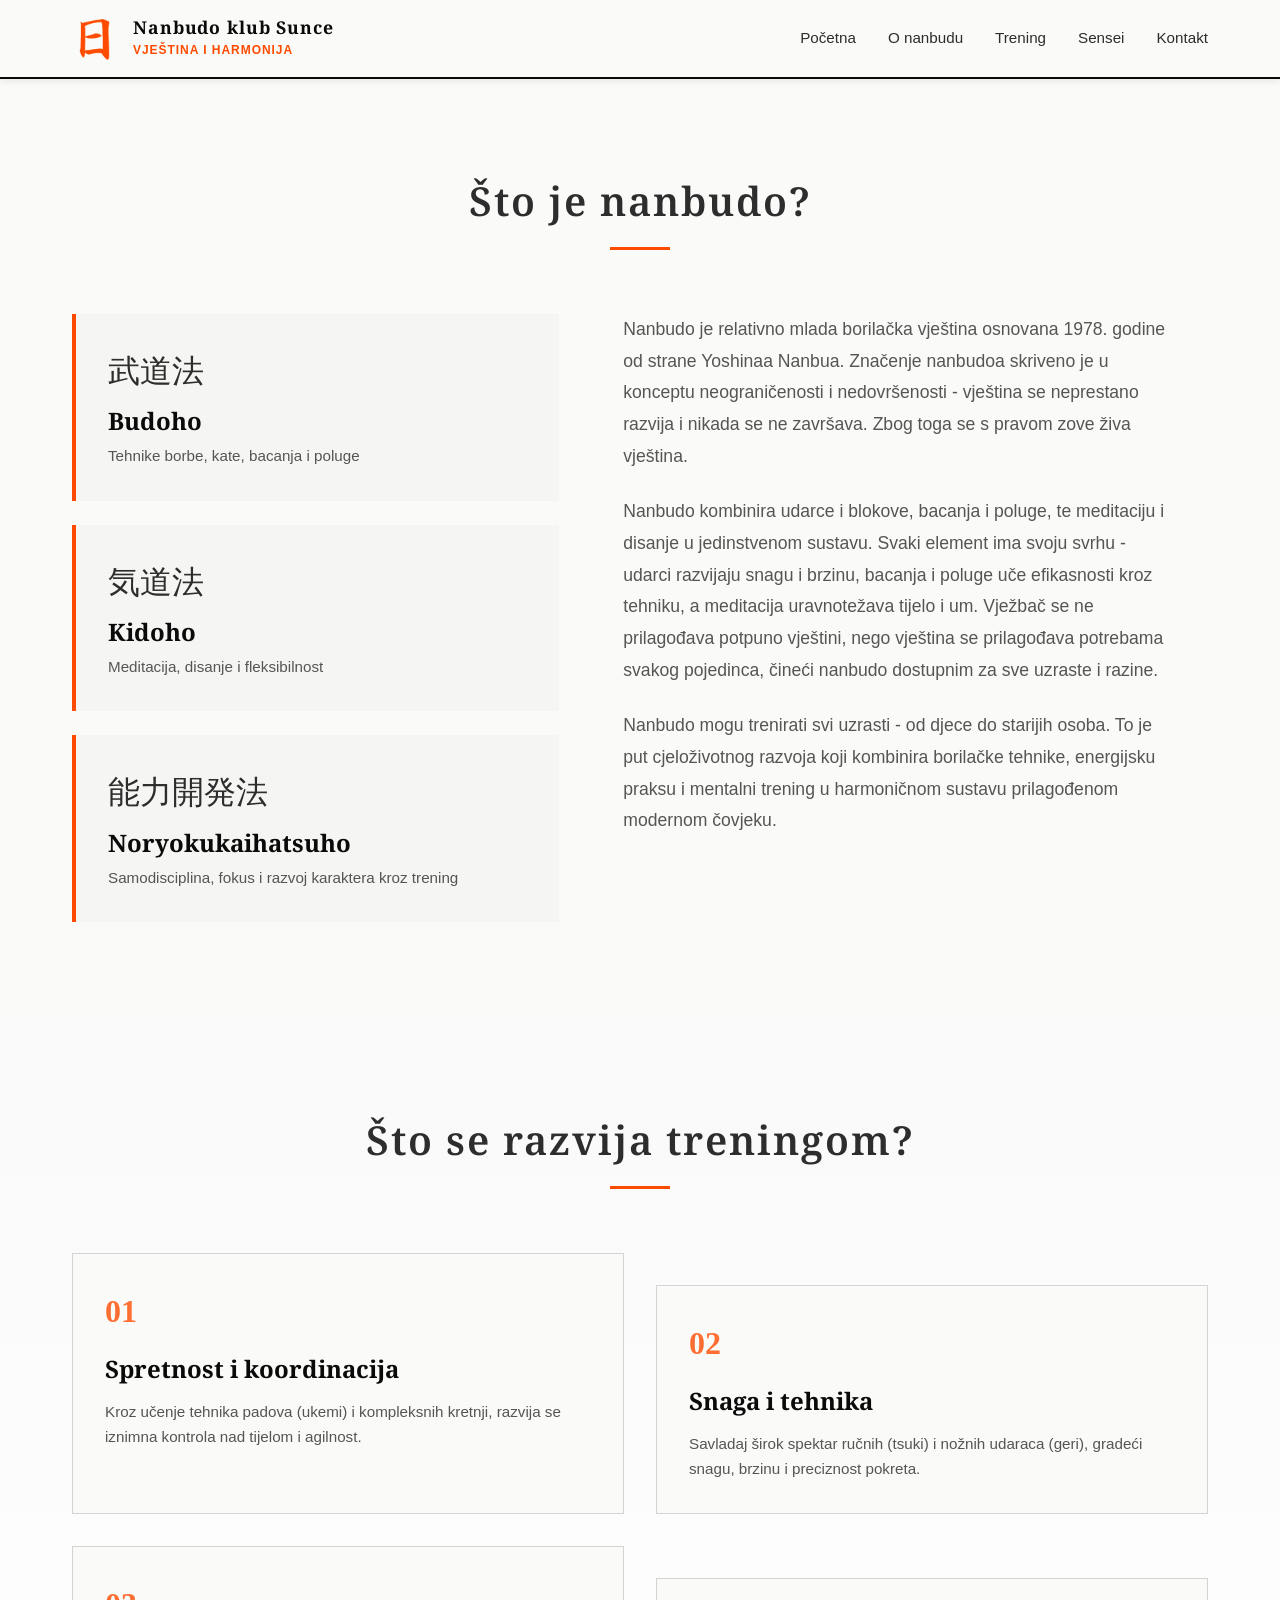
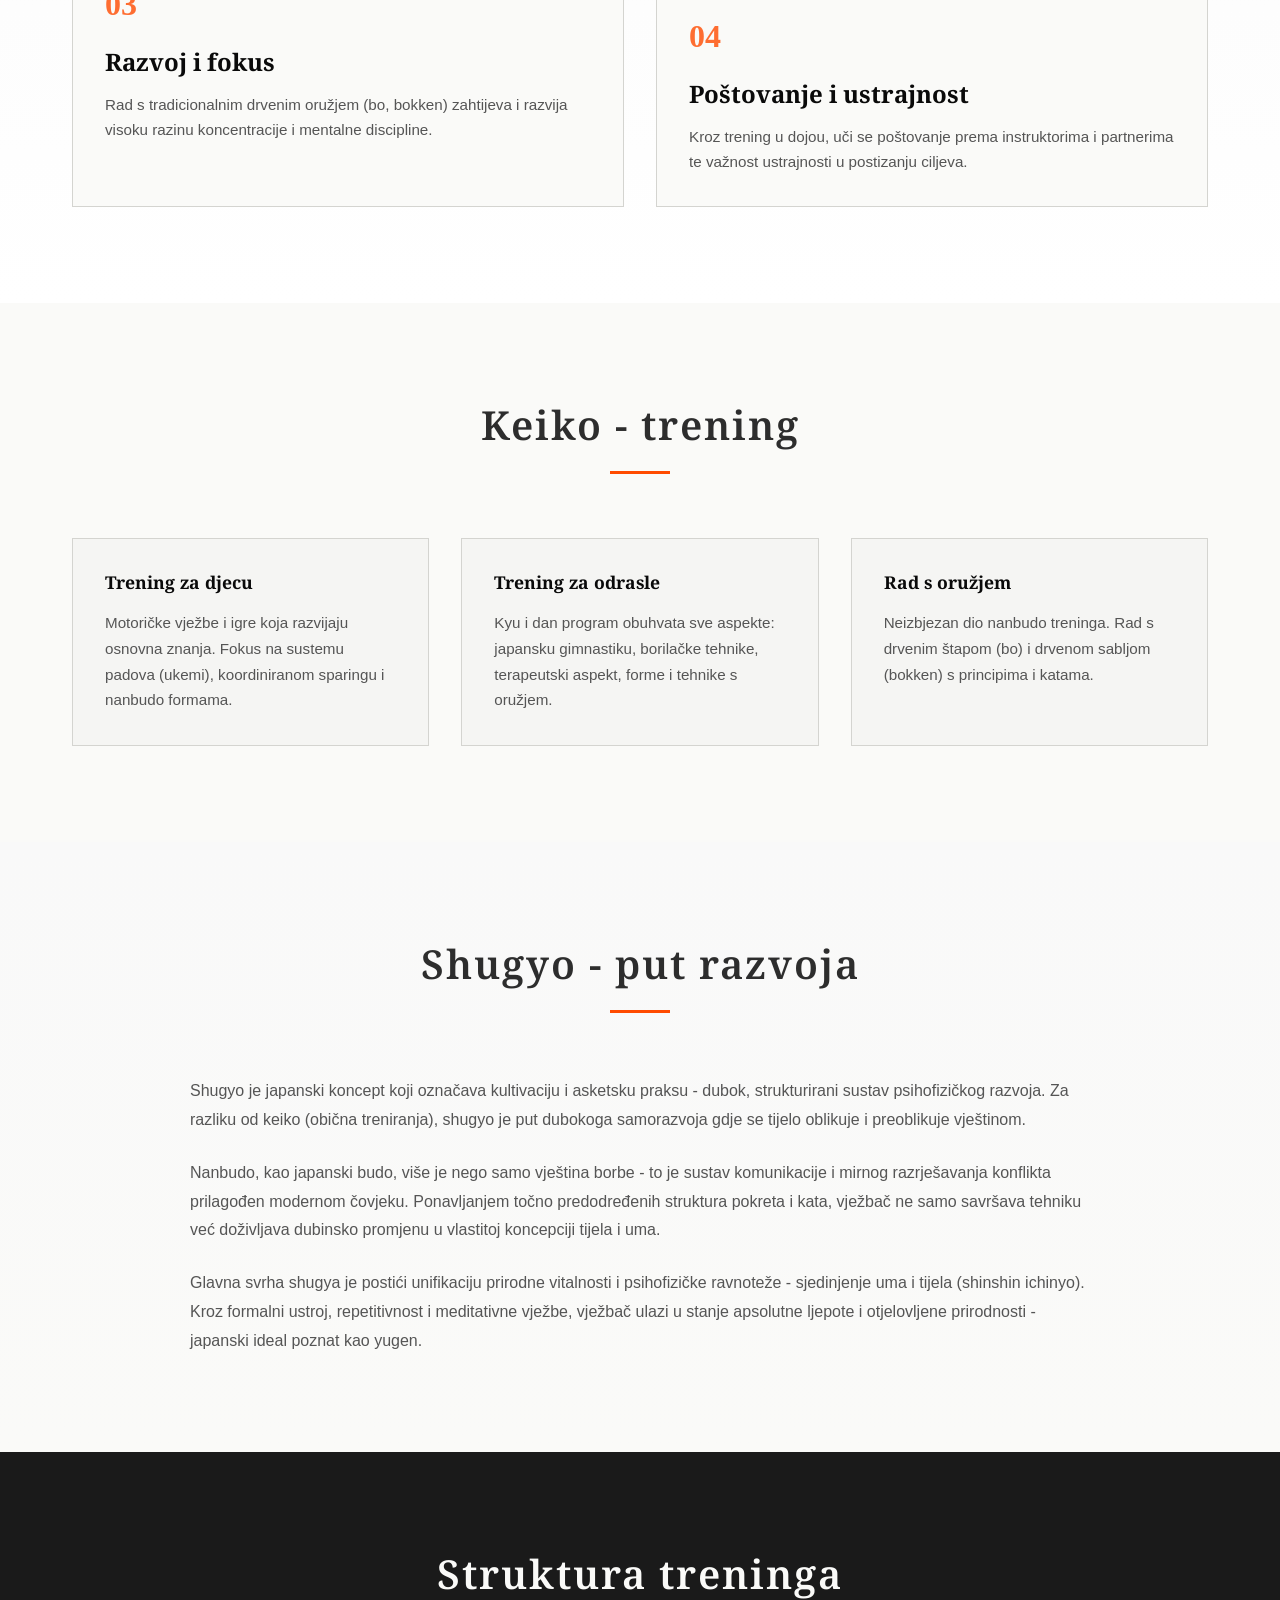
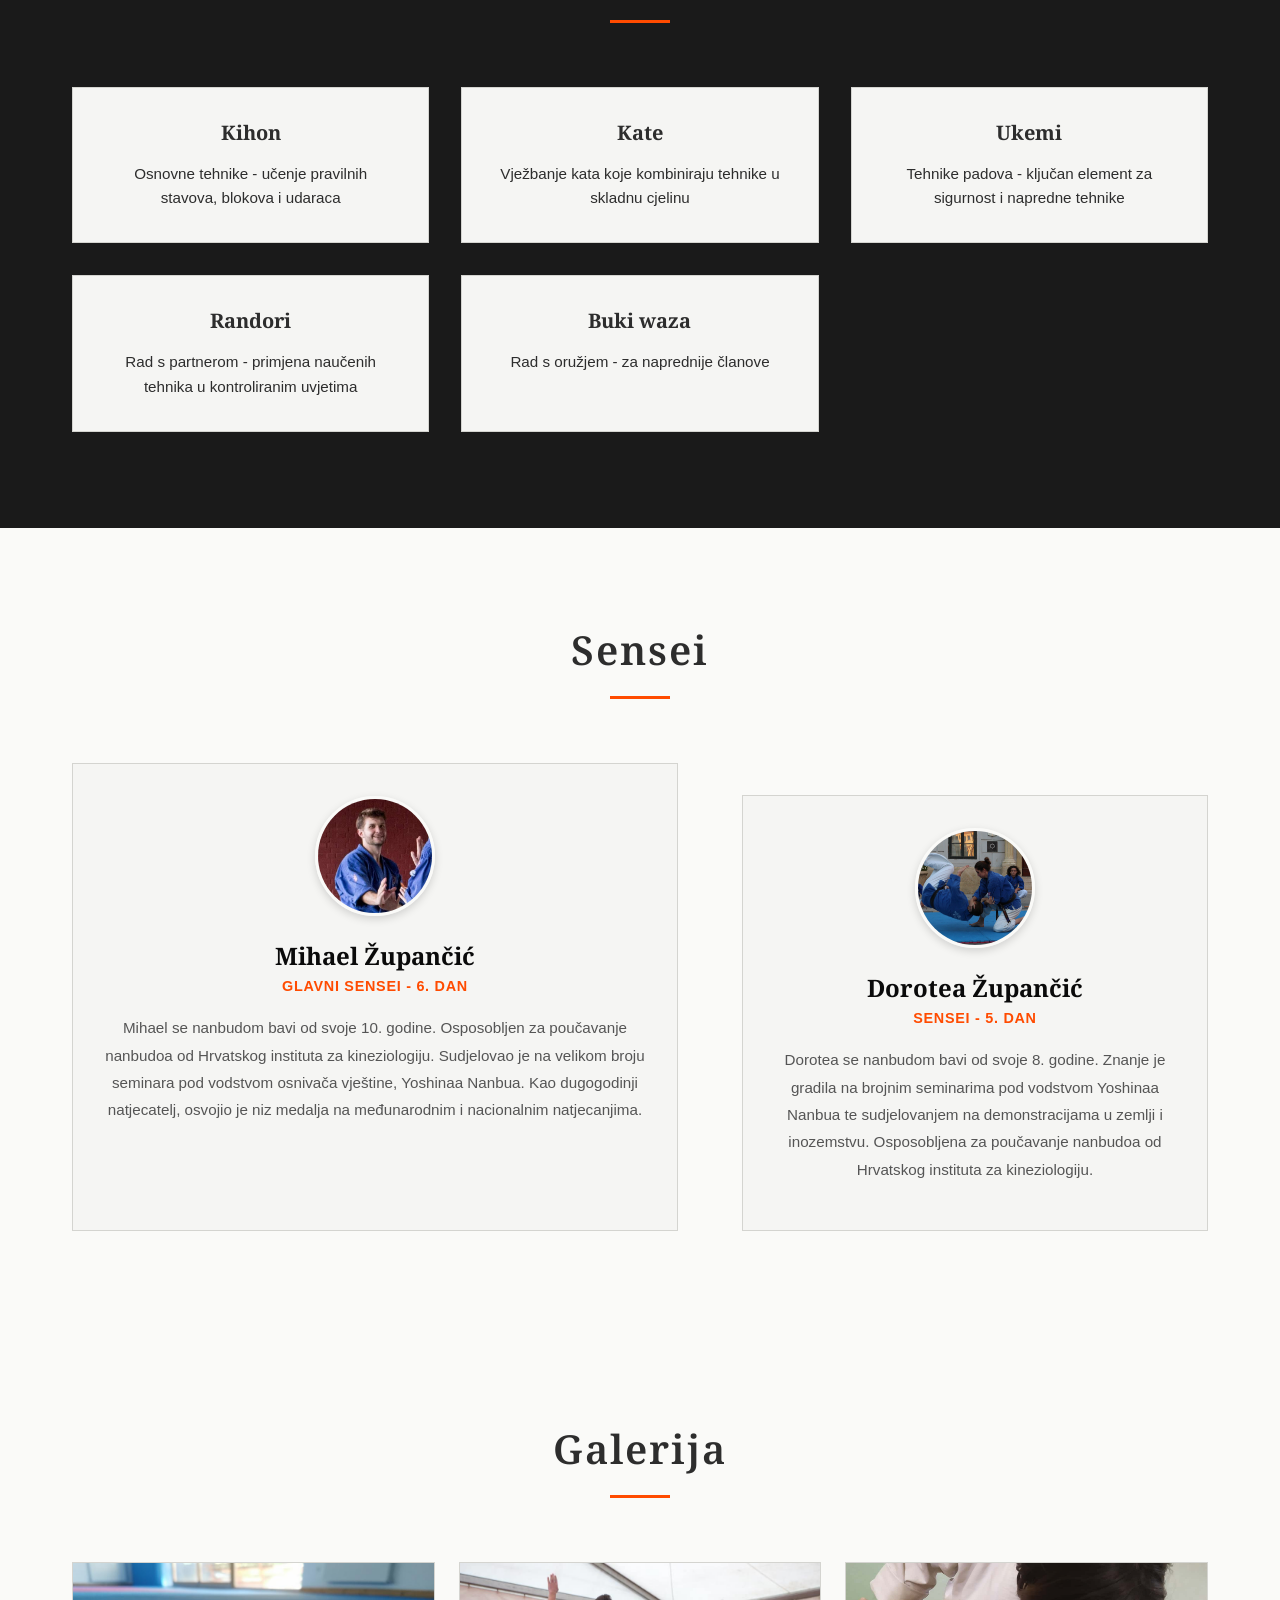
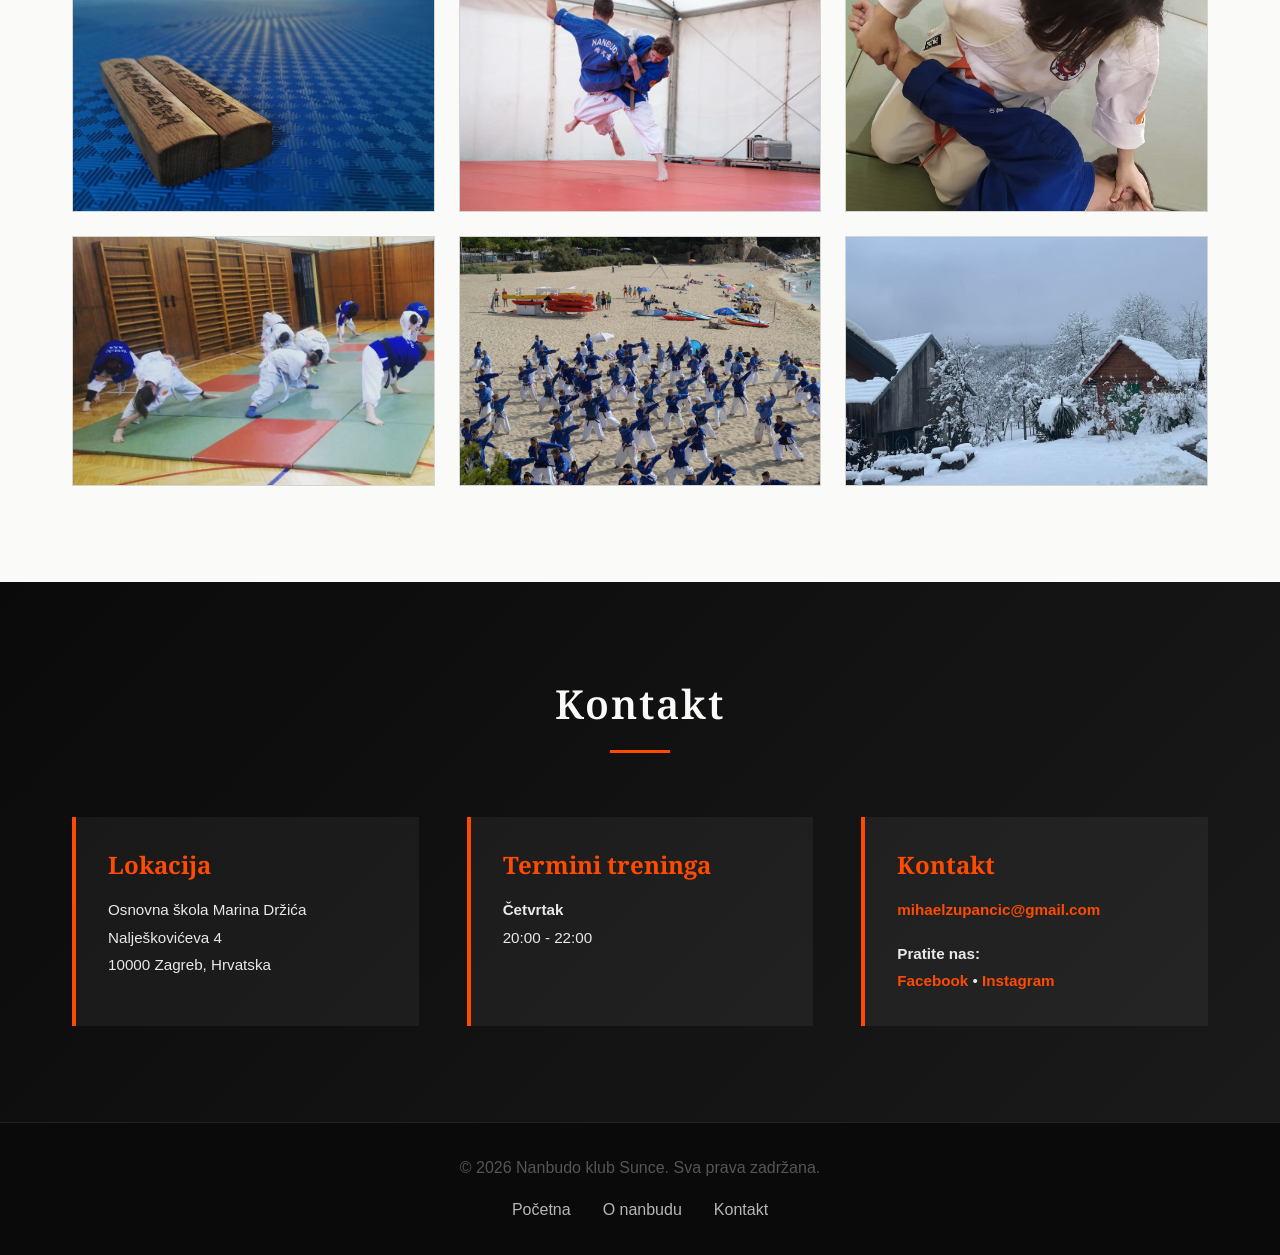
==== redesign/index.html @ c5535bee "Fix: doju to dojou" ====
<!DOCTYPE html>
<html lang="hr">
<head>
    <meta charset="UTF-8">
    <meta name="viewport" content="width=device-width, initial-scale=1.0">
    <meta name="description" content="Nanbudo klub Sunce - Vještina i harmonija. Učite kompletnu borilaču vještinu u sigurnom okruženju.">
    <title>Nanbudo klub Sunce | Vještina i harmonija</title>
    <link rel="icon" type="image/png" href="images/favicon.png">
    <link rel="stylesheet" href="styles.css">
    <link rel="preconnect" href="https://fonts.googleapis.com">
    <link rel="preconnect" href="https://fonts.gstatic.com" crossorigin>
    <link href="https://fonts.googleapis.com/css2?family=Noto+Serif:wght@400;700&family=Segoe+UI:wght@300;400;600;700&display=swap" rel="stylesheet">
</head>
<body>
    <!-- Navigation -->
    <nav class="navbar">
        <div class="nav-container">
            <div class="logo">
                <img src="images/favicon.png" alt="Nanbudo klub Sunce Logo" class="logo-img">
                <div class="logo-text">
                    <div class="logo-name">Nanbudo klub Sunce</div>
                    <div class="logo-subtitle">Vještina i harmonija</div>
                </div>
            </div>
            <div class="nav-menu" id="navMenu">
                <a href="#about" class="nav-link">Početna</a>
                <a href="#about" class="nav-link">O nanbudu</a>
                <a href="#training" class="nav-link">Trening</a>
                <a href="#instructors" class="nav-link">Sensei</a>
                <a href="#contact" class="nav-link">Kontakt</a>
            </div>
            <div class="hamburger" id="hamburger">
                <span></span>
                <span></span>
                <span></span>
            </div>
        </div>
    </nav>

    <!-- About Section -->
    <section id="about" class="about">
        <div class="container">
            <div class="section-header">
                <h2>Što je nanbudo?</h2>
                <div class="accent-line"></div>
            </div>
            
            <div class="about-grid">
                <div class="about-text">
                    <p>Nanbudo je relativno mlada borilačka vještina osnovana 1978. godine od strane Yoshinaa Nanbua. Značenje nanbudoa skriveno je u konceptu neograničenosti i nedovršenosti - vještina se neprestano razvija i nikada se ne završava. Zbog toga se s pravom zove živa vještina.</p>
                    <p>Nanbudo kombinira udarce i blokove, bacanja i poluge, te meditaciju i disanje u jedinstvenom sustavu. Svaki element ima svoju svrhu - udarci razvijaju snagu i brzinu, bacanja i poluge uče efikasnosti kroz tehniku, a meditacija uravnotežava tijelo i um. Vježbač se ne prilagođava potpuno vještini, nego vještina se prilagođava potrebama svakog pojedinca, čineći nanbudo dostupnim za sve uzraste i razine.</p>
                    <p>Nanbudo mogu trenirati svi uzrasti - od djece do starijih osoba. To je put cjeloživotnog razvoja koji kombinira borilačke tehnike, energijsku praksu i mentalni trening u harmoničnom sustavu prilagođenom modernom čovjeku.</p>
                </div>
                <div class="about-values">
                    <div class="value-card">
                        <div class="value-icon">武道法</div>
                        <h3>Budoho</h3>
                        <p>Tehnike borbe, kate, bacanja i poluge</p>
                    </div>
                    <div class="value-card">
                        <div class="value-icon">気道法</div>
                        <h3>Kidoho</h3>
                        <p>Meditacija, disanje i fleksibilnost</p>
                    </div>
                    <div class="value-card">
                        <div class="value-icon">能力開発法</div>
                        <h3>Noryokukaihatsuho</h3>
                        <p>Samodisciplina, fokus i razvoj karaktera kroz trening</p>
                    </div>
                </div>
            </div>
        </div>
    </section>

    <!-- Training Benefits Section -->
    <section id="training" class="training">
        <div class="container">
            <div class="section-header">
                <h2>Što se razvija treningom?</h2>
                <div class="accent-line"></div>
            </div>
            
            <div class="benefits-grid">
                <div class="benefit-item">
                    <div class="benefit-number">01</div>
                    <h3>Spretnost i koordinacija</h3>
                    <p>Kroz učenje tehnika padova (ukemi) i kompleksnih kretnji, razvija se iznimna kontrola nad tijelom i agilnost.</p>
                </div>
                <div class="benefit-item">
                    <div class="benefit-number">02</div>
                    <h3>Snaga i tehnika</h3>
                    <p>Savladaj širok spektar ručnih (tsuki) i nožnih udaraca (geri), gradeći snagu, brzinu i preciznost pokreta.</p>
                </div>
                <div class="benefit-item">
                    <div class="benefit-number">03</div>
                    <h3>Razvoj i fokus</h3>
                    <p>Rad s tradicionalnim drvenim oružjem (bo, bokken) zahtijeva i razvija visoku razinu koncentracije i mentalne discipline.</p>
                </div>
                <div class="benefit-item">
                    <div class="benefit-number">04</div>
                    <h3>Poštovanje i ustrajnost</h3>
                    <p>Kroz trening u dojou, uči se poštovanje prema instruktorima i partnerima te važnost ustrajnosti u postizanju ciljeva.</p>
                </div>
            </div>
        </div>
    </section>

    <!-- Keiko Section -->
    <section class="keiko">
        <div class="container">
            <div class="section-header">
                <h2>Keiko - trening</h2>
                <div class="accent-line"></div>
            </div>
            
            <div class="keiko-grid">
                <div class="keiko-item">
                    <h3>Trening za djecu</h3>
                    <p>Motoričke vježbe i igre koja razvijaju osnovna znanja. Fokus na sustemu padova (ukemi), koordiniranom sparingu i nanbudo formama.</p>
                </div>
                <div class="keiko-item">
                    <h3>Trening za odrasle</h3>
                    <p>Kyu i dan program obuhvata sve aspekte: japansku gimnastiku, borilačke tehnike, terapeutski aspekt, forme i tehnike s oružjem.</p>
                </div>
                <div class="keiko-item">
                    <h3>Rad s oružjem</h3>
                    <p>Neizbjezan dio nanbudo treninga. Rad s drvenim štapom (bo) i drvenom sabljom (bokken) s principima i katama.</p>
                </div>
            </div>
        </div>
    </section>

    <!-- Shugyo Section -->
    <section class="shugyo">
        <div class="container">
            <div class="section-header">
                <h2>Shugyo - put razvoja</h2>
                <div class="accent-line"></div>
            </div>
            
            <div class="shugyo-text">
                <p>Shugyo je japanski koncept koji označava kultivaciju i asketsku praksu - dubok, strukturirani sustav psihofizičkog razvoja. Za razliku od keiko (obična treniranja), shugyo je put dubokoga samorazvoja gdje se tijelo oblikuje i preoblikuje vještinom.</p>
                
                <p>Nanbudo, kao japanski budo, više je nego samo vještina borbe - to je sustav komunikacije i mirnog razrješavanja konflikta prilagođen modernom čovjeku. Ponavljanjem točno predodređenih struktura pokreta i kata, vježbač ne samo savršava tehniku već doživljava dubinsko promjenu u vlastitoj koncepciji tijela i uma.</p>
                
                <p>Glavna svrha shugya je postići unifikaciju prirodne vitalnosti i psihofizičke ravnoteže - sjedinjenje uma i tijela (shinshin ichinyo). Kroz formalni ustroj, repetitivnost i meditativne vježbe, vježbač ulazi u stanje apsolutne ljepote i otjelovljene prirodnosti - japanski ideal poznat kao yugen.</p>
            </div>
        </div>
    </section>

    <!-- Training Structure Section -->
    <section class="training-structure">
        <div class="container">
            <div class="section-header">
                <h2>Struktura treninga</h2>
                <div class="accent-line"></div>
            </div>
            
            <div class="structure-cards">
                <div class="structure-card">
                    <h4>Kihon</h4>
                    <p>Osnovne tehnike - učenje pravilnih stavova, blokova i udaraca</p>
                </div>
                <div class="structure-card">
                    <h4>Kate</h4>
                    <p>Vježbanje kata koje kombiniraju tehnike u skladnu cjelinu</p>
                </div>
                <div class="structure-card">
                    <h4>Ukemi</h4>
                    <p>Tehnike padova - ključan element za sigurnost i napredne tehnike</p>
                </div>
                <div class="structure-card">
                    <h4>Randori</h4>
                    <p>Rad s partnerom - primjena naučenih tehnika u kontroliranim uvjetima</p>
                </div>
                <div class="structure-card">
                    <h4>Buki waza</h4>
                    <p>Rad s oružjem - za naprednije članove</p>
                </div>
            </div>
        </div>
    </section>

    <!-- Instructors Section -->
    <section id="instructors" class="instructors">
        <div class="container">
            <div class="section-header">
                <h2>Sensei</h2>
                <div class="accent-line"></div>
            </div>
            
            <div class="instructors-grid">
                <div class="instructor-card">
                    <img src="images/instructors/mihael.jpg" alt="Mihael Župančić" class="instructor-avatar">
                    <h3>Mihael Župančić</h3>
                    <p class="instructor-rank">Glavni sensei - 6. dan</p>
                    <p class="instructor-bio">Mihael se nanbudom bavi od svoje 10. godine. Osposobljen za poučavanje nanbudoa od Hrvatskog instituta za kineziologiju. Sudjelovao je na velikom broju seminara pod vodstvom osnivača vještine, Yoshinaa Nanbua. Kao dugogodinji natjecatelj, osvojio je niz medalja na međunarodnim i nacionalnim natjecanjima.</p>
                </div>
                <div class="instructor-card">
                    <img src="images/instructors/dorotea.jpg" alt="Dorotea Župančić" class="instructor-avatar">
                    <h3>Dorotea Župančić</h3>
                    <p class="instructor-rank">Sensei - 5. dan</p>
                    <p class="instructor-bio">Dorotea se nanbudom bavi od svoje 8. godine. Znanje je gradila na brojnim seminarima pod vodstvom Yoshinaa Nanbua te sudjelovanjem na demonstracijama u zemlji i inozemstvu. Osposobljena za poučavanje nanbudoa od Hrvatskog instituta za kineziologiju.</p>
                </div>
            </div>
        </div>
    </section>

    <!-- Gallery Section -->
    <section class="gallery">
        <div class="container">
            <div class="section-header">
                <h2>Galerija</h2>
                <div class="accent-line"></div>
            </div>
            
            <div class="gallery-grid">
                <img src="images/gallery/trening.jpg" alt="Trening">
                <img src="images/gallery/mico2.jpg" alt="Tehnike">
                <img src="images/gallery/mirta.jpg" alt="Demonstracija">
                <img src="images/gallery/trening2.jpg" alt="Tim kluba">
                <img src="images/gallery/seminar.jpeg" alt="Seminar">
                <img src="images/gallery/zimski.jpg" alt="Zimski seminar">
            </div>
        </div>
    </section>

    <!-- Contact Section -->
    <section id="contact" class="contact">
        <div class="container">
            <div class="section-header">
                <h2>Kontakt</h2>
                <div class="accent-line"></div>
            </div>
            
            <div class="contact-info-full">
                <div class="contact-block">
                    <h3>Lokacija</h3>
                    <p>Osnovna škola Marina Držića<br>
                    Nalješkovićeva 4<br>
                    10000 Zagreb, Hrvatska</p>
                </div>
                <div class="contact-block">
                    <h3>Termini treninga</h3>
                    <p><strong>Četvrtak</strong><br>20:00 - 22:00</p>
                </div>
                <div class="contact-block">
                    <h3>Kontakt</h3>
                    <p><a href="mailto:mihaelzupancic@gmail.com">mihaelzupancic@gmail.com</a></p>
                    <p style="margin-top: 1rem;">
                        <strong>Pratite nas:</strong><br>
                        <a href="https://www.facebook.com/dojosunce/" target="_blank">Facebook</a> • 
                        <a href="https://www.instagram.com/dojosunce/" target="_blank">Instagram</a>
                    </p>
                </div>
            </div>
        </div>
    </section>

    <!-- Footer -->
    <footer class="footer">
        <div class="container">
            <p>&copy; 2026 Nanbudo klub Sunce. Sva prava zadržana.</p>
            <div class="footer-links">
                <a href="#about">Početna</a>
                <a href="#about">O nanbudu</a>
                <a href="#contact">Kontakt</a>
            </div>
        </div>
    </footer>

    <script src="script.js"></script>
</body>
</html>
---- redesign/styles.css ----
/* ========================
   VARIABLES & RESET
   ======================== */

:root {
    --primary-black: #0a0a0a;
    --secondary-black: #1a1a1a;
    --text-dark: #2d2d2d;
    --text-light: #555555;
    --accent-red: #ff4b00;
    --accent-gold: #ff4b00;
    --white: #fafaf8;
    --border-dark: #2a2a2a;
    --border-light: #d4d4d0;
    --shadow-sm: 0 1px 3px rgba(0, 0, 0, 0.12);
    --shadow-md: 0 3px 8px rgba(0, 0, 0, 0.15);
    --shadow-lg: 0 8px 24px rgba(0, 0, 0, 0.18);
    --transition: all 0.2s ease-out;
}

* {
    margin: 0;
    padding: 0;
    box-sizing: border-box;
}

html {
    scroll-behavior: smooth;
}

body {
    font-family: 'Segoe UI', -apple-system, BlinkMacSystemFont, sans-serif;
    color: var(--text-dark);
    background-color: var(--white);
    line-height: 1.6;
}

/* ========================
   TYPOGRAPHY
   ======================== */

h1, h2, h3, h4, h5, h6 {
    font-family: 'Noto Serif', Georgia, serif;
    font-weight: 700;
    line-height: 1.3;
    margin-bottom: 0.5em;
}

h1 { font-size: 3.5rem; }
h2 { font-size: 2.5rem; }
h3 { font-size: 1.5rem; }
h4 { font-size: 1.25rem; }

p {
    font-size: 1rem;
    color: var(--text-light);
    margin-bottom: 1em;
}

/* ========================
   NAVIGATION
   ======================== */

.navbar {
    position: sticky;
    top: 0;
    background: var(--white);
    border-bottom: 2px solid var(--primary-black);
    z-index: 1000;
    box-shadow: none;
}

.nav-container {
    max-width: 1200px;
    margin: 0 auto;
    padding: 1rem 2rem;
    display: flex;
    justify-content: space-between;
    align-items: center;
}

.logo {
    display: flex;
    align-items: center;
    gap: 1rem;
    cursor: pointer;
    transition: var(--transition);
}

.logo:hover {
    opacity: 0.8;
}

.logo-img {
    height: 45px;
    width: 45px;
    object-fit: contain;
    flex-shrink: 0;
}

.logo-text {
    display: flex;
    flex-direction: column;
    gap: 0.15rem;
}

.logo-name {
    font-family: 'Noto Serif', Georgia, serif;
    font-size: 1.1rem;
    font-weight: 700;
    color: var(--primary-black);
    letter-spacing: 0.05em;
    line-height: 1.2;
}

.logo-subtitle {
    font-family: 'Segoe UI', sans-serif;
    font-size: 0.75rem;
    color: var(--accent-red);
    font-weight: 600;
    letter-spacing: 0.08em;
    text-transform: uppercase;
}

.nav-menu {
    display: flex;
    gap: 2rem;
}

.nav-link {
    font-size: 0.95rem;
    color: var(--text-dark);
    text-decoration: none;
    font-weight: 500;
    transition: var(--transition);
    position: relative;
}

.nav-link::after {
    content: '';
    position: absolute;
    bottom: -4px;
    left: 0;
    width: 0;
    height: 2px;
    background: var(--accent-red);
    transition: width 0.3s ease;
}

.nav-link:hover::after {
    width: 100%;
}

.hamburger {
    display: none;
    flex-direction: column;
    cursor: pointer;
}

.hamburger span {
    width: 25px;
    height: 3px;
    background: var(--text-dark);
    margin: 5px 0;
    transition: var(--transition);
    border-radius: 2px;
}

/* ========================
   HERO SECTION
   ======================== */

.hero {
    min-height: 100vh;
    display: flex;
    align-items: center;
    justify-content: center;
    background: linear-gradient(135deg, var(--primary-black) 0%, var(--secondary-black) 100%);
    color: var(--white);
    position: relative;
    overflow: hidden;
}

.hero-accent {
    position: absolute;
    top: -50%;
    right: -10%;
    width: 600px;
    height: 600px;
    background: radial-gradient(circle, var(--accent-red) 0%, transparent 70%);
    opacity: 0.15;
    border-radius: 50%;
    animation: float 20s ease-in-out infinite;
}

@keyframes float {
    0%, 100% { transform: translate(0, 0); }
    50% { transform: translate(30px, 30px); }
}

.hero-content {
    position: relative;
    z-index: 10;
    text-align: center;
    max-width: 800px;
    padding: 2rem;
}

.hero-title {
    font-size: 4.5rem;
    margin-bottom: 1rem;
    letter-spacing: -0.02em;
    animation: slideUp 1s ease-out 0.2s both;
}

.hero-subtitle {
    font-size: 1.5rem;
    color: rgba(255, 255, 255, 0.8);
    margin-bottom: 2rem;
    font-weight: 300;
    animation: slideUp 1s ease-out 0.4s both;
}

@keyframes slideUp {
    from {
        opacity: 0;
        transform: translateY(30px);
    }
    to {
        opacity: 1;
        transform: translateY(0);
    }
}

/* ========================
   BUTTONS
   ======================== */

.cta-button {
    display: inline-block;
    padding: 0.875rem 2rem;
    background: var(--accent-red);
    color: var(--white);
    border: none;
    border-radius: 2px;
    font-size: 1rem;
    font-weight: 600;
    letter-spacing: 0.05em;
    cursor: pointer;
    transition: var(--transition);
    text-transform: uppercase;
    box-shadow: var(--shadow-md);
    position: relative;
    overflow: hidden;
}

.cta-button::before {
    content: '';
    position: absolute;
    top: 0;
    left: -100%;
    width: 100%;
    height: 100%;
    background: rgba(255, 255, 255, 0.1);
    transition: left 0.3s ease;
}

.cta-button:hover {
    background: #b71c1c;
    transform: translateY(-2px);
    box-shadow: var(--shadow-lg);
}

.cta-button:hover::before {
    left: 100%;
}

.cta-button-large {
    padding: 1.125rem 3rem;
    font-size: 1.1rem;
}

/* ========================
   CONTAINER & LAYOUT
   ======================== */

.container {
    max-width: 1200px;
    margin: 0 auto;
    padding: 0 2rem;
}

.section-header {
    text-align: center;
    margin-bottom: 4rem;
}

.section-header h2 {
    font-weight: 600;
    letter-spacing: 0.05em;
}

.accent-line {
    width: 60px;
    height: 3px;
    background: var(--accent-red);
    margin: 1rem auto 0;
}

/* ========================
   SECTIONS SPACING
   ======================== */

section {
    padding: 6rem 0;
}

/* ========================
   ABOUT SECTION
   ======================== */

.about {
    background: var(--white);
}

.about-grid {
    display: grid;
    grid-template-columns: 1fr 1.2fr;
    gap: 4rem;
    align-items: start;
}

.about-text {
    order: 2;
    padding-right: 2rem;
}

.about-values {
    order: 1;
}

.about-text p {
    font-size: 1.1rem;
    line-height: 1.8;
    margin-bottom: 1.5rem;
}

.about-values {
    display: flex;
    flex-direction: column;
    gap: 1.5rem;
}

.value-card {
    padding: 2rem;
    background: #f5f5f3;
    border-left: 4px solid var(--accent-red);
    transition: var(--transition);
}

.value-card:hover {
    box-shadow: var(--shadow-md);
    transform: translateX(8px);
}

.value-icon {
    font-size: 2rem;
    margin-bottom: 0.5rem;
}

.value-card h3 {
    margin-bottom: 0.5rem;
    color: var(--primary-black);
}

.value-card p {
    font-size: 0.95rem;
    margin: 0;
}

/* ========================
   TRAINING BENEFITS
   ======================== */

.training {
    background: linear-gradient(180deg, #f9f9f9 0%, #ffffff 100%);
}

.benefits-grid {
    display: grid;
    grid-template-columns: repeat(2, 1fr);
    gap: 2rem;
}

.benefit-item:nth-child(odd) {
    margin-top: 0;
}

.benefit-item:nth-child(even) {
    margin-top: 2rem;
}

.benefit-item {
    padding: 2rem;
    background: var(--white);
    box-shadow: none;
    transition: var(--transition);
    border-top: 4px solid var(--accent-red);
    border: 1px solid var(--border-light);
}

.benefit-item:hover {
    transform: translateY(-8px);
    box-shadow: var(--shadow-lg);
}

.benefit-number {
    display: inline-block;
    font-family: 'Noto Serif JP', serif;
    font-size: 2rem;
    font-weight: 700;
    color: var(--accent-red);
    margin-bottom: 1rem;
    opacity: 0.8;
}

.benefit-item h3 {
    color: var(--primary-black);
    margin-bottom: 1rem;
}

.benefit-item p {
    font-size: 0.95rem;
    margin: 0;
}

/* ========================
   TRAINING STRUCTURE
   ======================== */

.training-structure {
    background: var(--secondary-black);
    color: var(--white);
}

.training-structure .section-header {
    color: var(--white);
}

.training-structure .accent-line {
    background: var(--accent-gold);
}

.structure-cards {
    display: grid;
    grid-template-columns: repeat(auto-fit, minmax(280px, 1fr));
    gap: 2rem;
}

.structure-card {
    padding: 2rem;
    background: #f5f5f3;
    border: 1px solid var(--border-light);
    backdrop-filter: none;
    transition: var(--transition);
    text-align: center;
    user-select: none;
    color: var(--text-dark);
}

.structure-card:hover {
    background: rgba(255, 255, 255, 0.08);
    border-color: var(--accent-gold);
    transform: translateY(-4px);
}

.structure-card h4 {
    color: var(--text-dark);
    margin-bottom: 1rem;
    user-select: none;
}

.structure-card p {
    color: var(--text-dark);
    margin: 0;
    font-size: 0.95rem;
    user-select: none;
}

/* ========================
   INSTRUCTORS SECTION
   ======================== */

.instructors {
    background: var(--white);
}

.instructors-grid {
    display: grid;
    grid-template-columns: 1.3fr 1fr;
    gap: 4rem;
}

.instructor-card:last-child {
    margin-top: 2rem;
}

.instructor-card {
    text-align: center;
    padding: 2rem;
    background: #f5f5f3;
    transition: var(--transition);
    border: 1px solid var(--border-light);
}

.instructor-card:hover {
    box-shadow: var(--shadow-lg);
    transform: translateY(-8px);
}

.instructor-avatar {
    width: 120px;
    height: 120px;
    margin: 0 auto 1.5rem;
    border-radius: 50%;
    display: block;
    object-fit: cover;
    box-shadow: var(--shadow-md);
    border: 3px solid var(--white);
}

.instructor-card h3 {
    color: var(--primary-black);
    margin-bottom: 0.25rem;
}

.instructor-rank {
    color: var(--accent-red);
    font-weight: 600;
    font-size: 0.9rem;
    margin-bottom: 1rem;
    text-transform: uppercase;
    letter-spacing: 0.05em;
}

.instructor-bio {
    font-size: 0.95rem;
    line-height: 1.8;
}

/* ========================
   CTA SECTION
   ======================== */

.cta-section {
    background: linear-gradient(135deg, var(--primary-black) 0%, var(--secondary-black) 100%);
    color: var(--white);
    text-align: center;
    padding: 5rem 2rem;
}

.cta-section h2 {
    margin-bottom: 1rem;
}

.cta-section p {
    font-size: 1.2rem;
    color: rgba(255, 255, 255, 0.8);
    margin-bottom: 2rem;
}

/* ========================
   KEIKO SECTION
   ======================== */

.keiko {
    background: var(--white);
}

.keiko-grid {
    display: grid;
    grid-template-columns: repeat(auto-fit, minmax(300px, 1fr));
    gap: 2rem;
}

.keiko-item {
    padding: 2rem;
    background: #f5f5f3;
    border-top: 4px solid var(--accent-red);
    transition: var(--transition);
    border: 1px solid var(--border-light);
}

.keiko-item:hover {
    box-shadow: var(--shadow-md);
    transform: translateY(-4px);
}

.keiko-item h3 {
    color: var(--primary-black);
    margin-bottom: 1rem;
    font-size: 1.1rem;
}

.keiko-item p {
    margin: 0;
    font-size: 0.95rem;
    line-height: 1.7;
}

/* ========================
   SHUGYO SECTION
   ======================== */

.shugyo {
    background: linear-gradient(180deg, #f9f9f9 0%, var(--white) 100%);
}

.shugyo-text {
    max-width: 900px;
    margin: 0 auto;
}

.shugyo-text p {
    font-size: 1rem;
    line-height: 1.8;
    margin-bottom: 1.5rem;
    color: var(--text-light);
}

.shugyo-text p:last-child {
    margin-bottom: 0;
}

/* ========================
   GALLERY SECTION
   ======================== */

.gallery {
    background: var(--white);
}

.gallery-grid {
    display: grid;
    grid-template-columns: repeat(auto-fit, minmax(280px, 1fr));
    gap: 1.5rem;
}

.gallery-grid img {
    width: 100%;
    height: 250px;
    object-fit: cover;
    box-shadow: none;
    transition: var(--transition);
    border: 1px solid var(--border-light);
}

.gallery-grid img:hover {
    transform: scale(1.02);
    box-shadow: none;
}

/* ========================
   CONTACT SECTION
   ======================== */

.contact {
    background: linear-gradient(135deg, var(--primary-black) 0%, var(--secondary-black) 100%);
    color: var(--white);
}

.contact .section-header {
    color: var(--white);
}

.contact .accent-line {
    background: var(--accent-gold);
}

.contact-info-full {
    display: grid;
    grid-template-columns: repeat(auto-fit, minmax(280px, 1fr));
    gap: 3rem;
}

.contact-block {
    padding: 2rem;
    background: rgba(255, 255, 255, 0.05);
    border-left: 4px solid var(--accent-gold);
    transition: var(--transition);
}

.contact-block:hover {
    background: rgba(255, 255, 255, 0.08);
    box-shadow: var(--shadow-md);
    transform: translateY(-4px);
}

.contact-block h3 {
    color: var(--accent-gold);
    margin-bottom: 1rem;
}

.contact-block p {
    margin: 0;
    font-size: 0.95rem;
    line-height: 1.8;
    color: rgba(255, 255, 255, 0.9);
}

.contact-block a {
    color: var(--accent-gold);
    text-decoration: none;
    font-weight: 600;
    transition: var(--transition);
}

.contact-block a:hover {
    text-decoration: underline;
}

/* ========================
   FOOTER
   ======================== */

.footer {
    background: var(--primary-black);
    color: var(--white);
    padding: 2rem;
    text-align: center;
    border-top: 1px solid rgba(255, 255, 255, 0.1);
}

.footer-links {
    margin-top: 1rem;
    display: flex;
    gap: 2rem;
    justify-content: center;
}

.footer-links a {
    color: rgba(255, 255, 255, 0.7);
    text-decoration: none;
    transition: var(--transition);
}

.footer-links a:hover {
    color: var(--accent-red);
}

/* ========================
   RESPONSIVE DESIGN
   ======================== */

@media (max-width: 768px) {
    .hamburger {
        display: flex;
    }

    .nav-menu {
        position: absolute;
        top: 70px;
        left: 0;
        width: 100%;
        background: var(--white);
        flex-direction: column;
        gap: 0;
        display: none;
        box-shadow: var(--shadow-md);
    }

    .nav-menu.active {
        display: flex;
    }

    .nav-link {
        padding: 1rem 2rem;
        border-bottom: 1px solid var(--border-light);
    }

    .hero-title {
        font-size: 2.5rem;
    }

    .hero-subtitle {
        font-size: 1.1rem;
    }

    h2 {
        font-size: 2rem;
    }

    .about-grid,
    .contact-grid,
    .contact-info-full {
        grid-template-columns: 1fr;
        gap: 2rem;
    }

    .benefits-grid {
        grid-template-columns: 1fr;
    }

    .structure-cards {
        grid-template-columns: 1fr;
    }

    .keiko-grid {
        grid-template-columns: 1fr;
    }

    .instructors-grid {
        grid-template-columns: 1fr;
    }

    section {
        padding: 3rem 0;
    }

    .section-header {
        margin-bottom: 2rem;
    }

    .nav-container {
        padding: 1rem;
    }
}

@media (max-width: 480px) {
    .hero-title {
        font-size: 2rem;
    }

    .hero-subtitle {
        font-size: 1rem;
    }

    h1 { font-size: 2rem; }
    h2 { font-size: 1.5rem; }
    h3 { font-size: 1.25rem; }

    .cta-button {
        padding: 0.75rem 1.5rem;
        font-size: 0.9rem;
    }

    .container {
        padding: 0 1rem;
    }

    .benefit-item,
    .value-card {
        padding: 1.5rem;
    }

    .footer-links {
        flex-direction: column;
        gap: 0.5rem;
    }
}
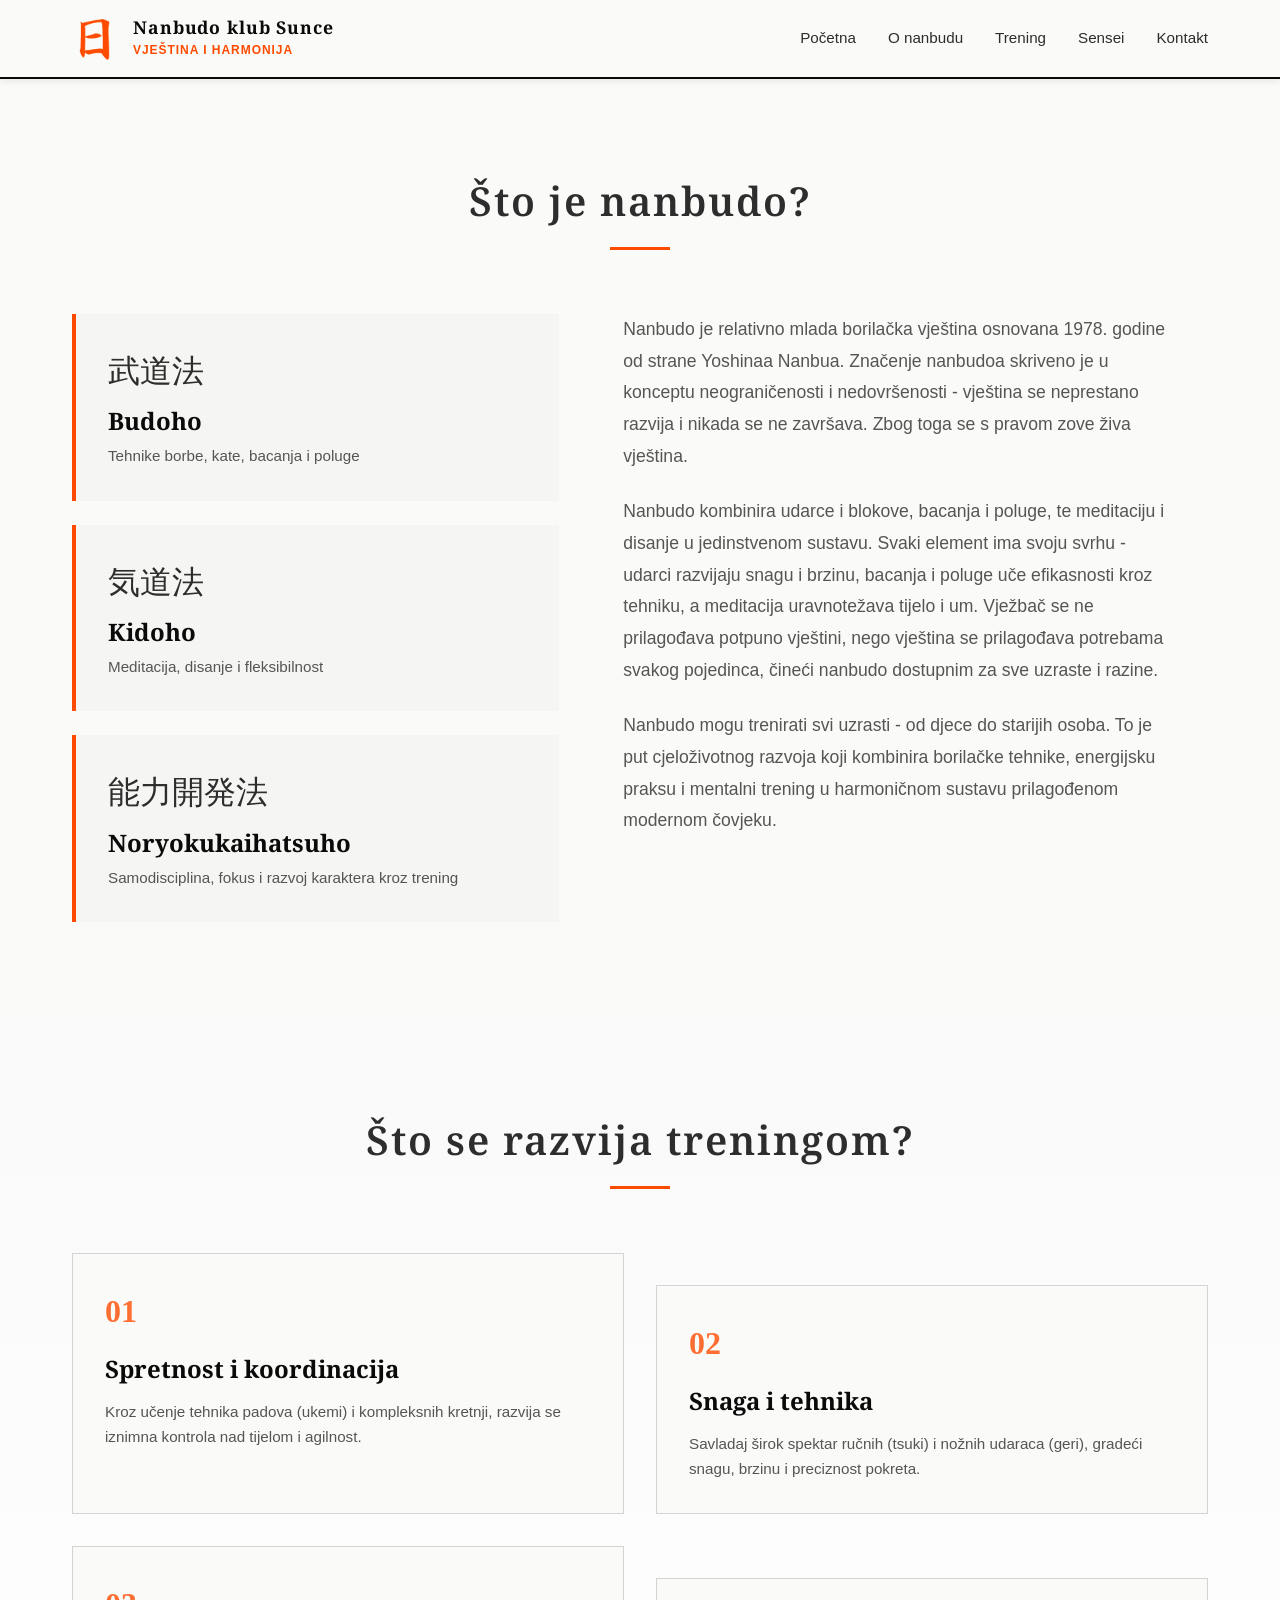
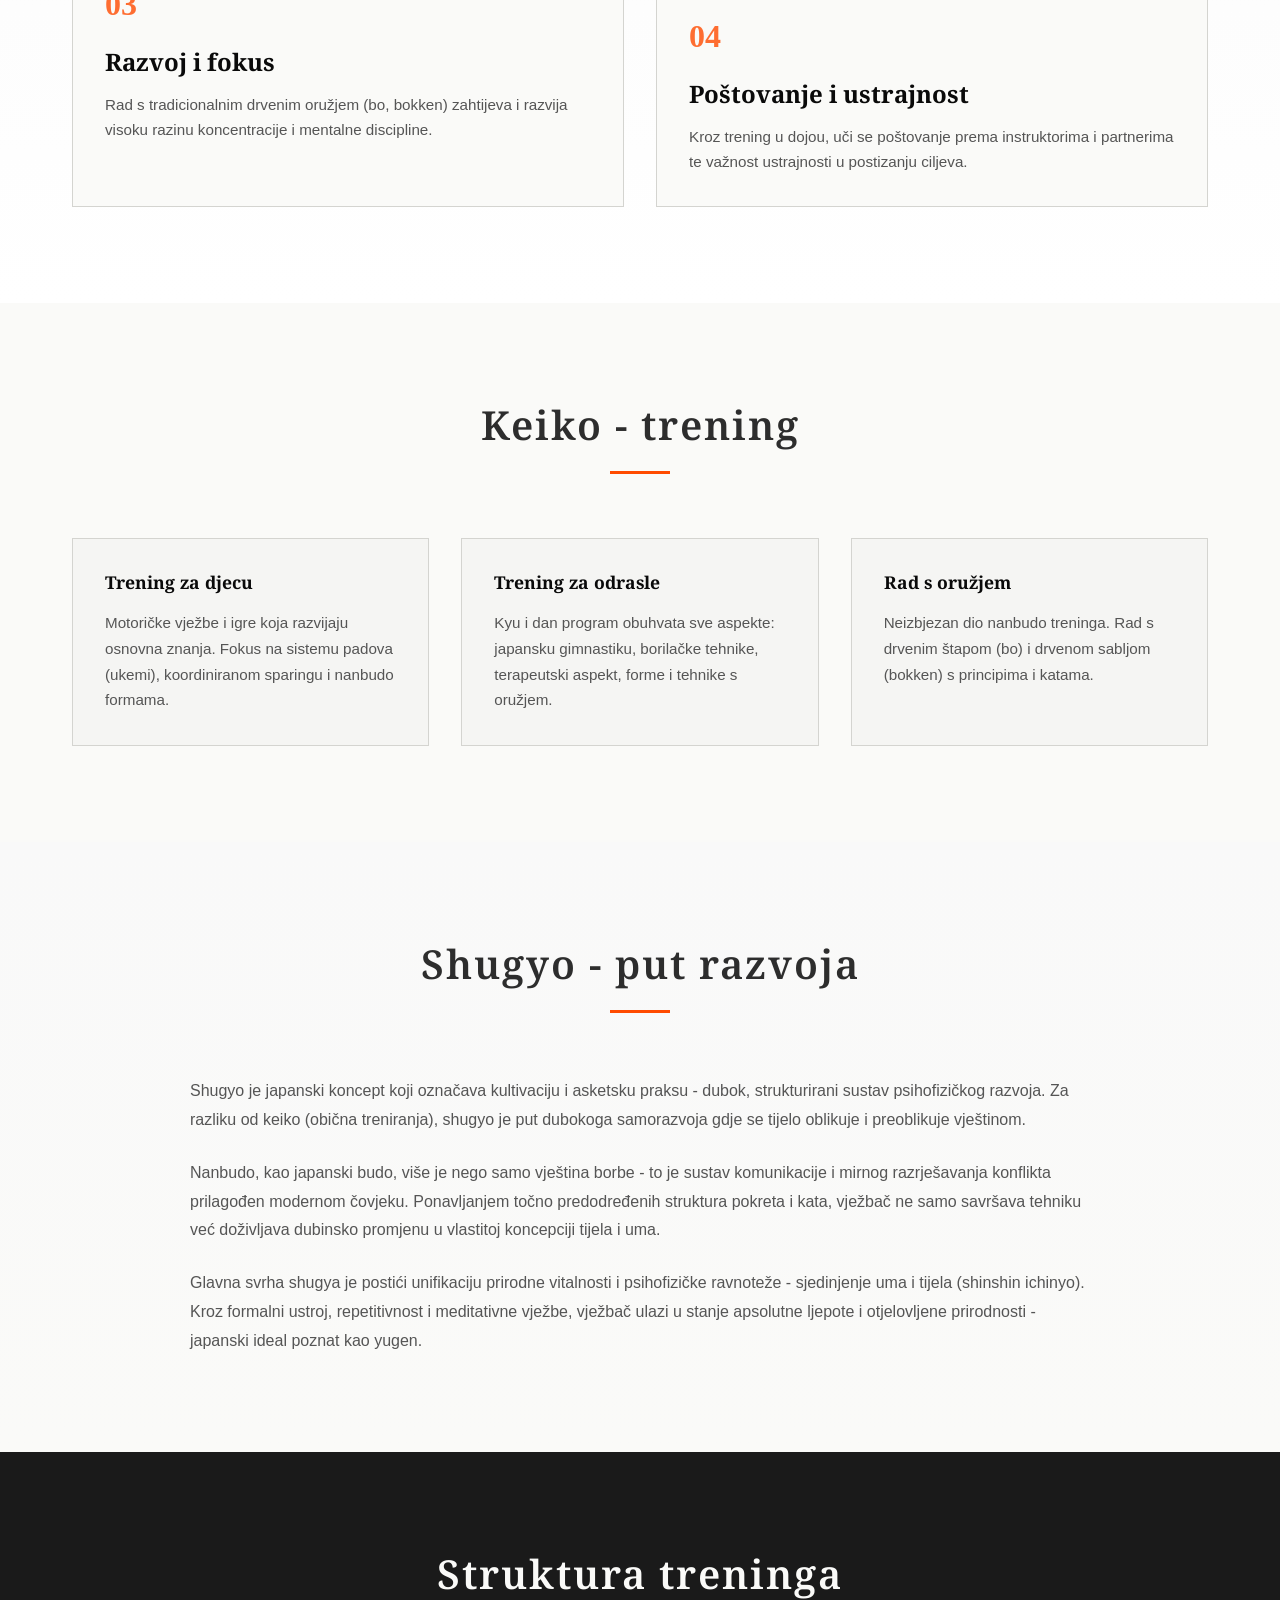
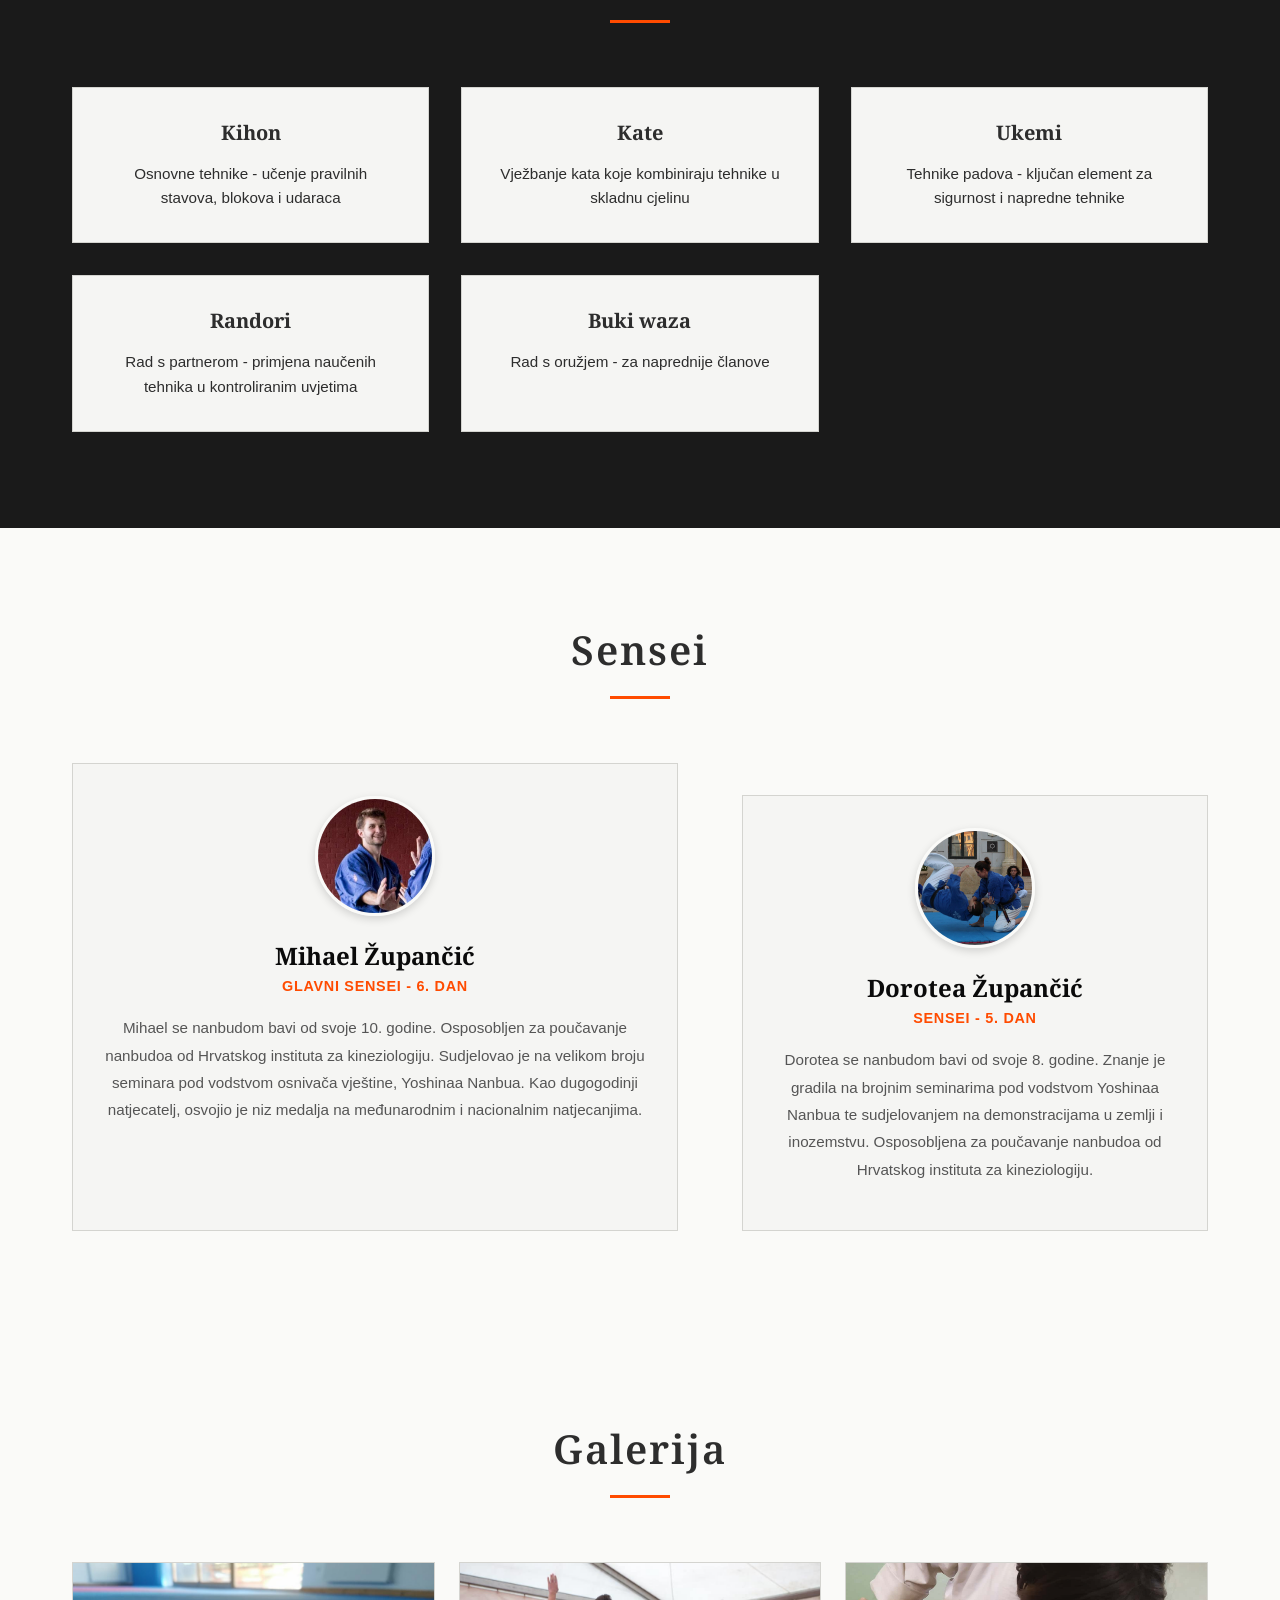
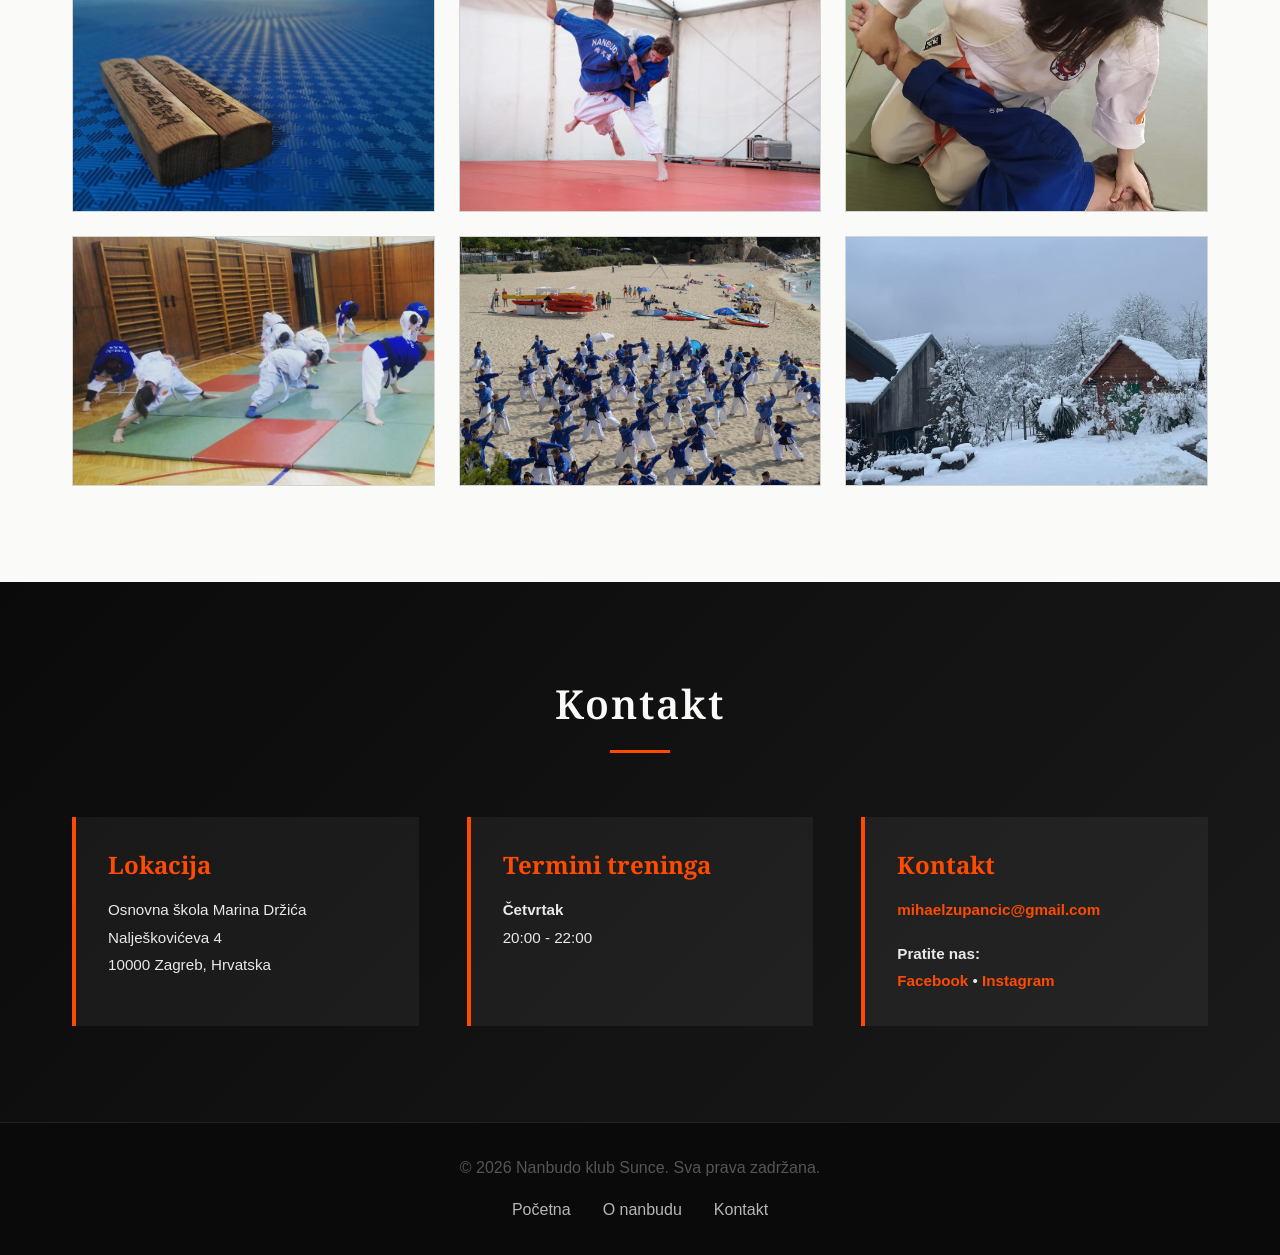
==== commit 0810c6a5: "Fix: sustemu padova to sistemu padova" ====
--- a/redesign/index.html
+++ b/redesign/index.html
@@ -116,7 +116,7 @@
             <div class="keiko-grid">
                 <div class="keiko-item">
                     <h3>Trening za djecu</h3>
-                    <p>Motoričke vježbe i igre koja razvijaju osnovna znanja. Fokus na sustemu padova (ukemi), koordiniranom sparingu i nanbudo formama.</p>
+                    <p>Motoričke vježbe i igre koja razvijaju osnovna znanja. Fokus na sistemu padova (ukemi), koordiniranom sparingu i nanbudo formama.</p>
                 </div>
                 <div class="keiko-item">
                     <h3>Trening za odrasle</h3>
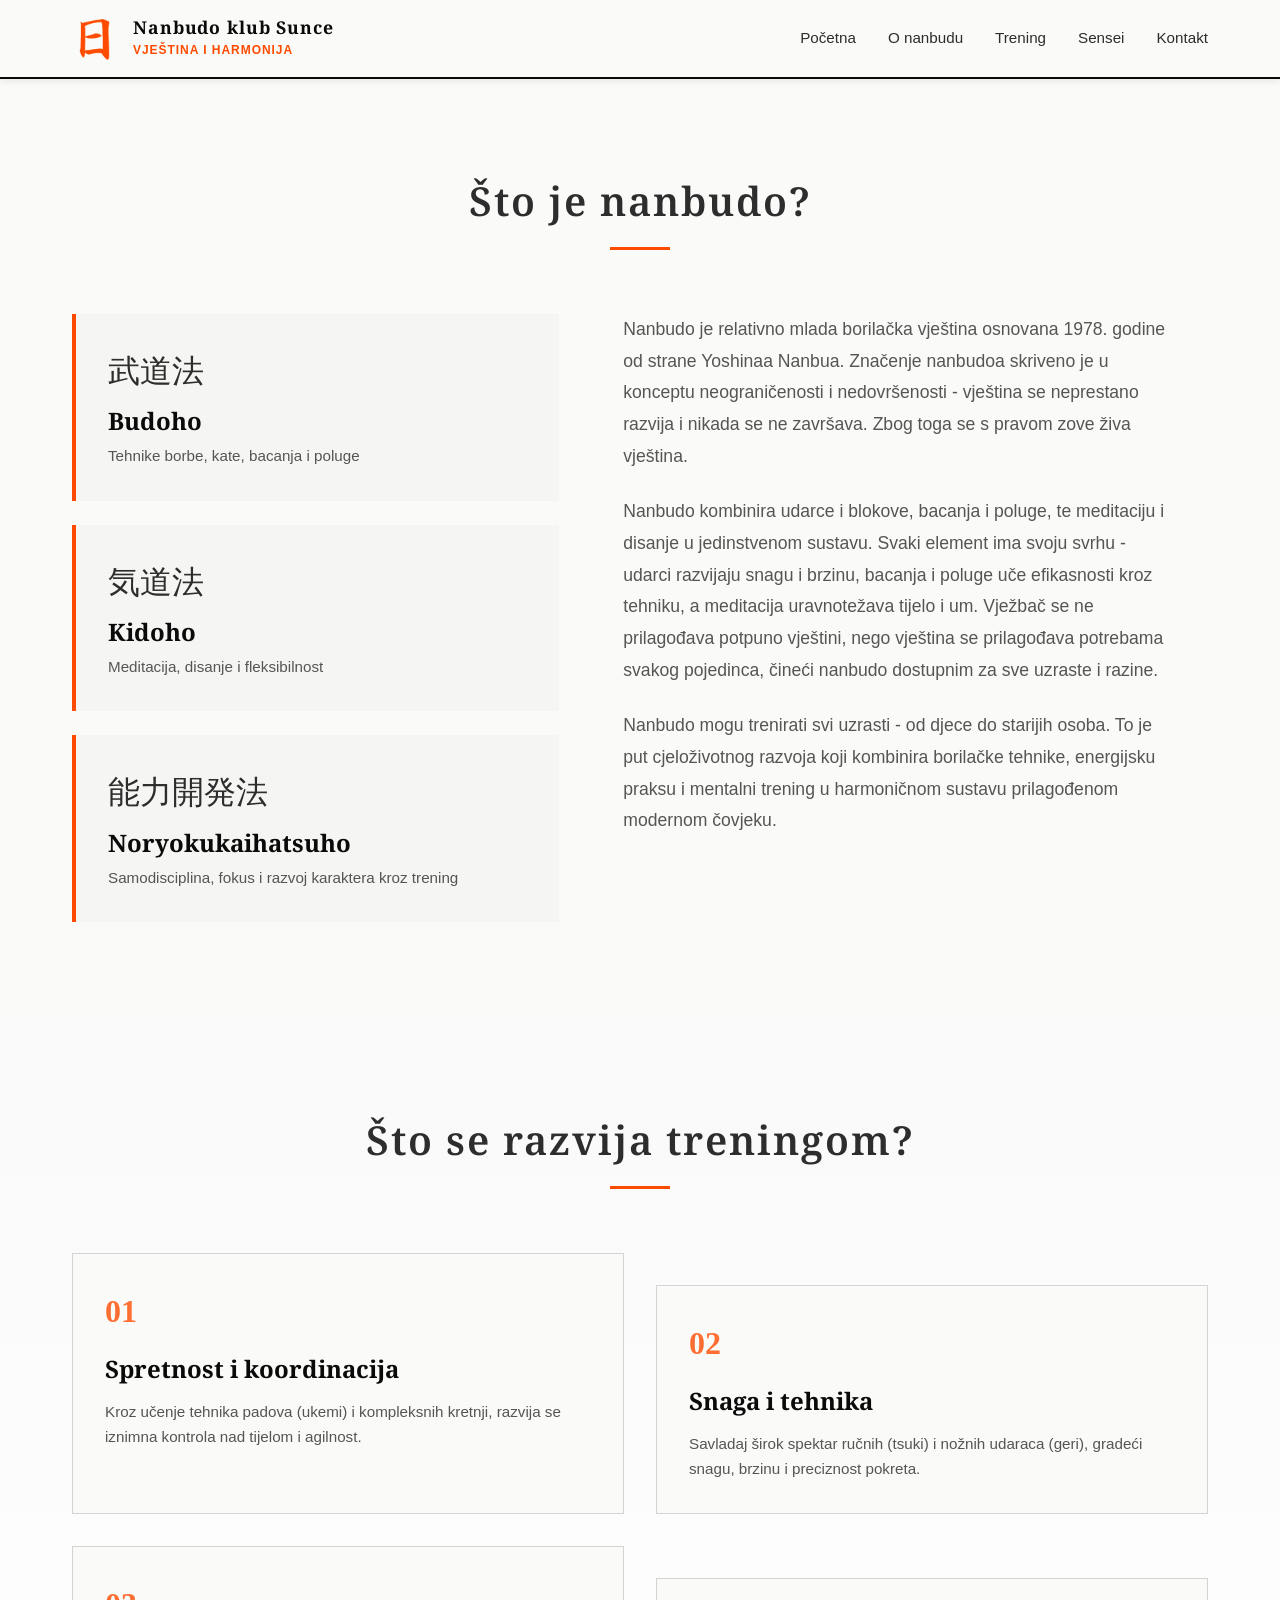
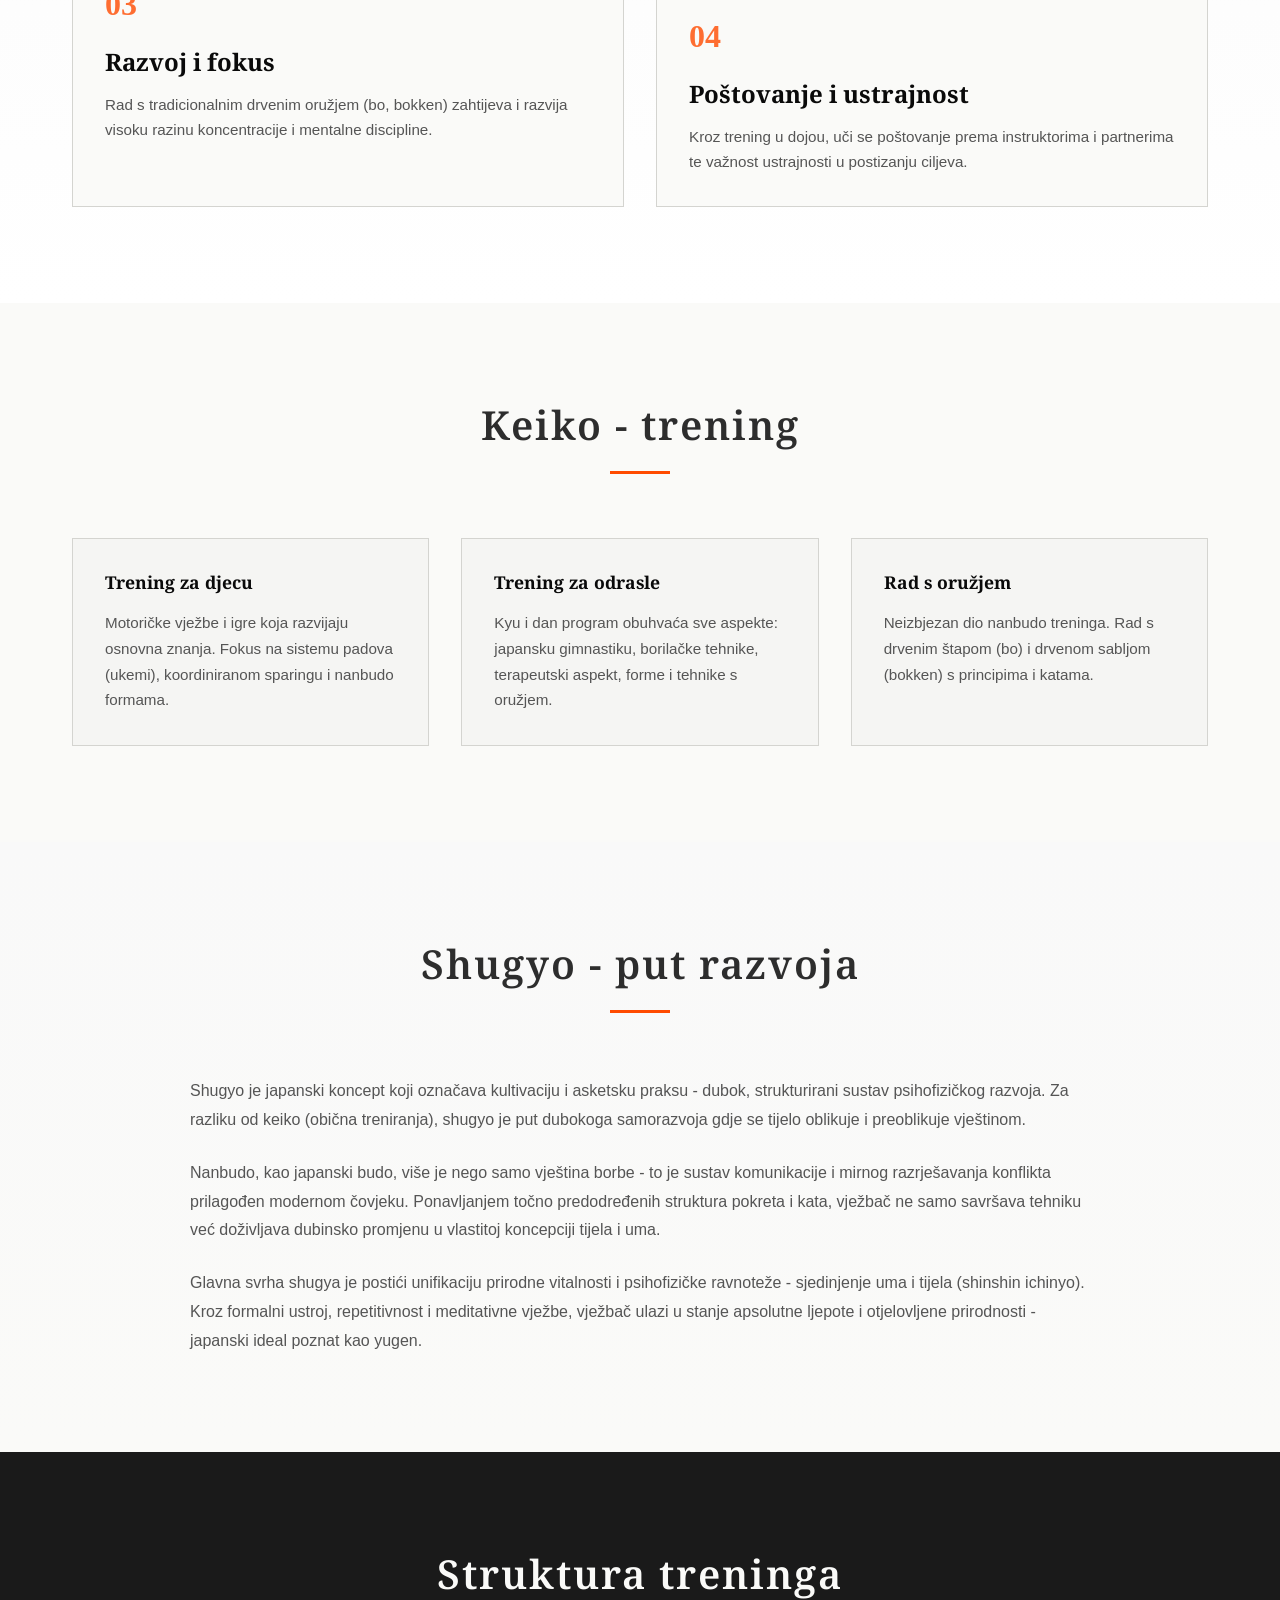
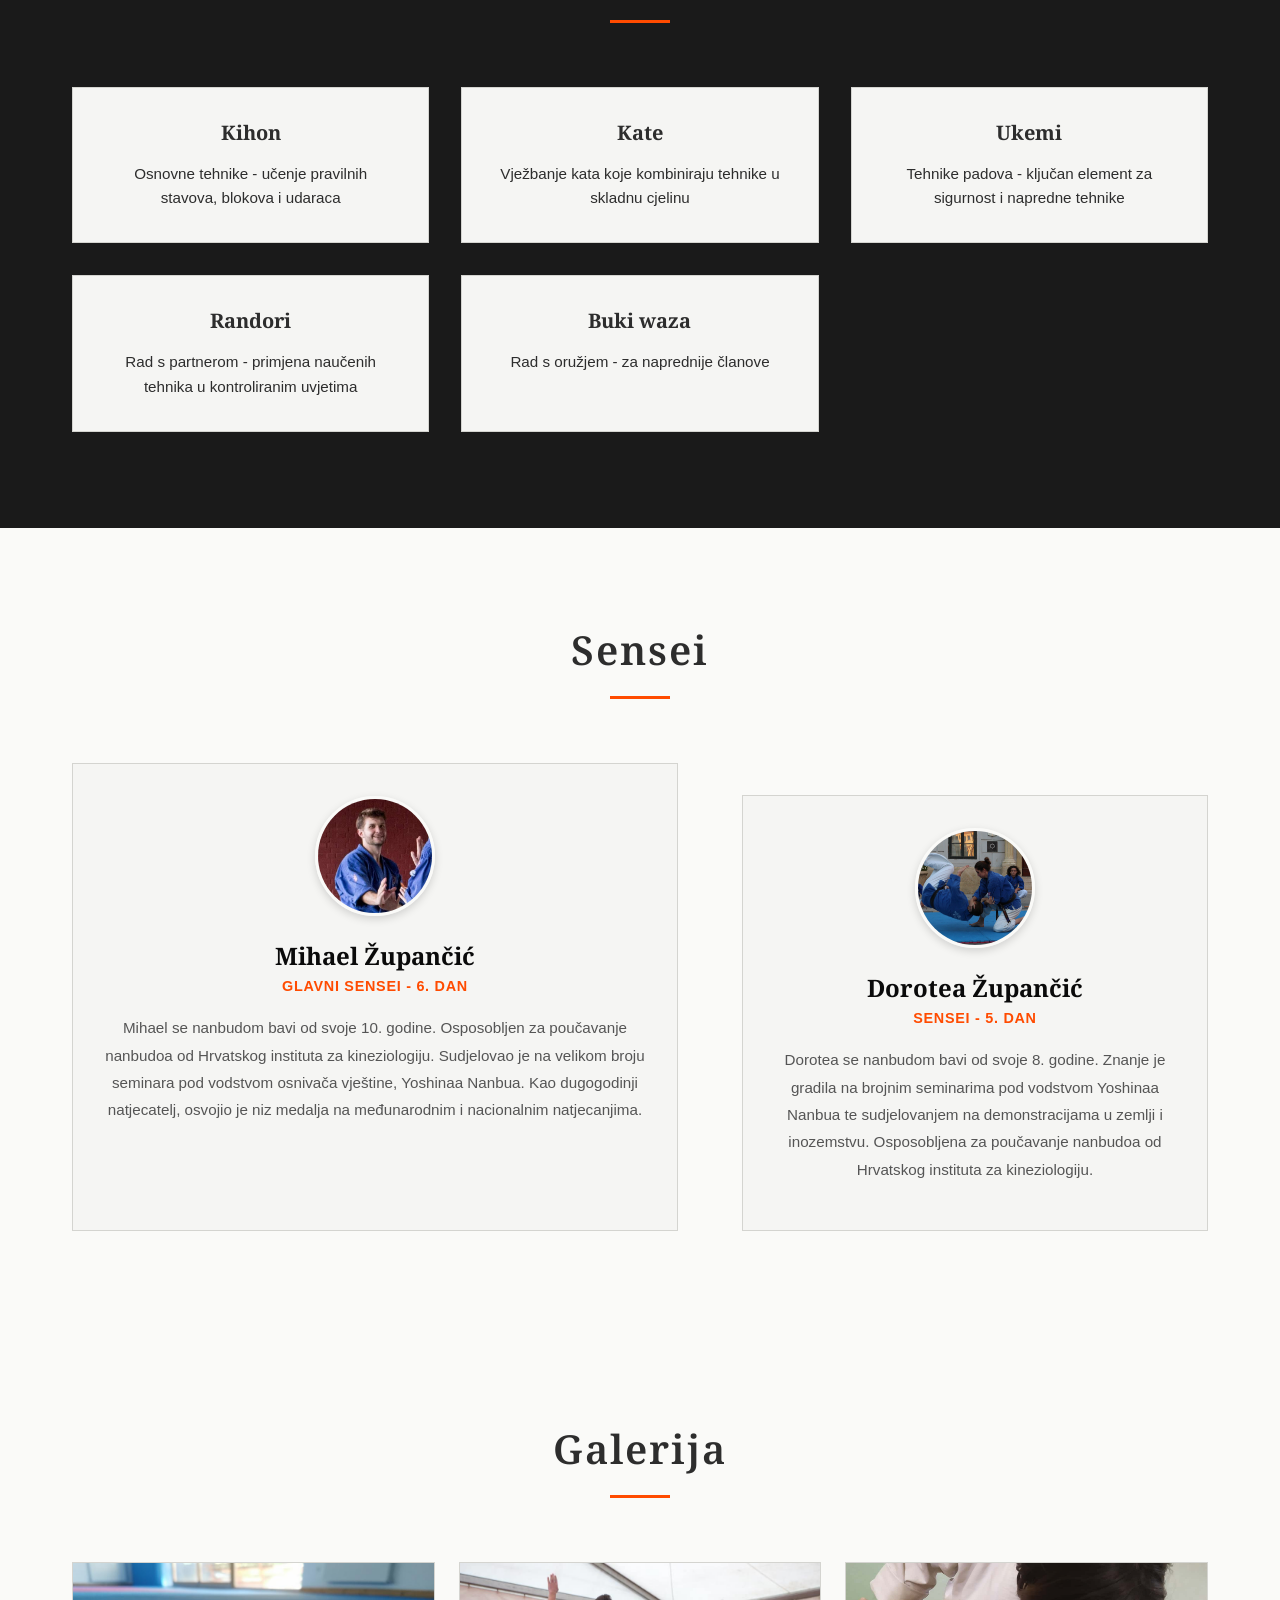
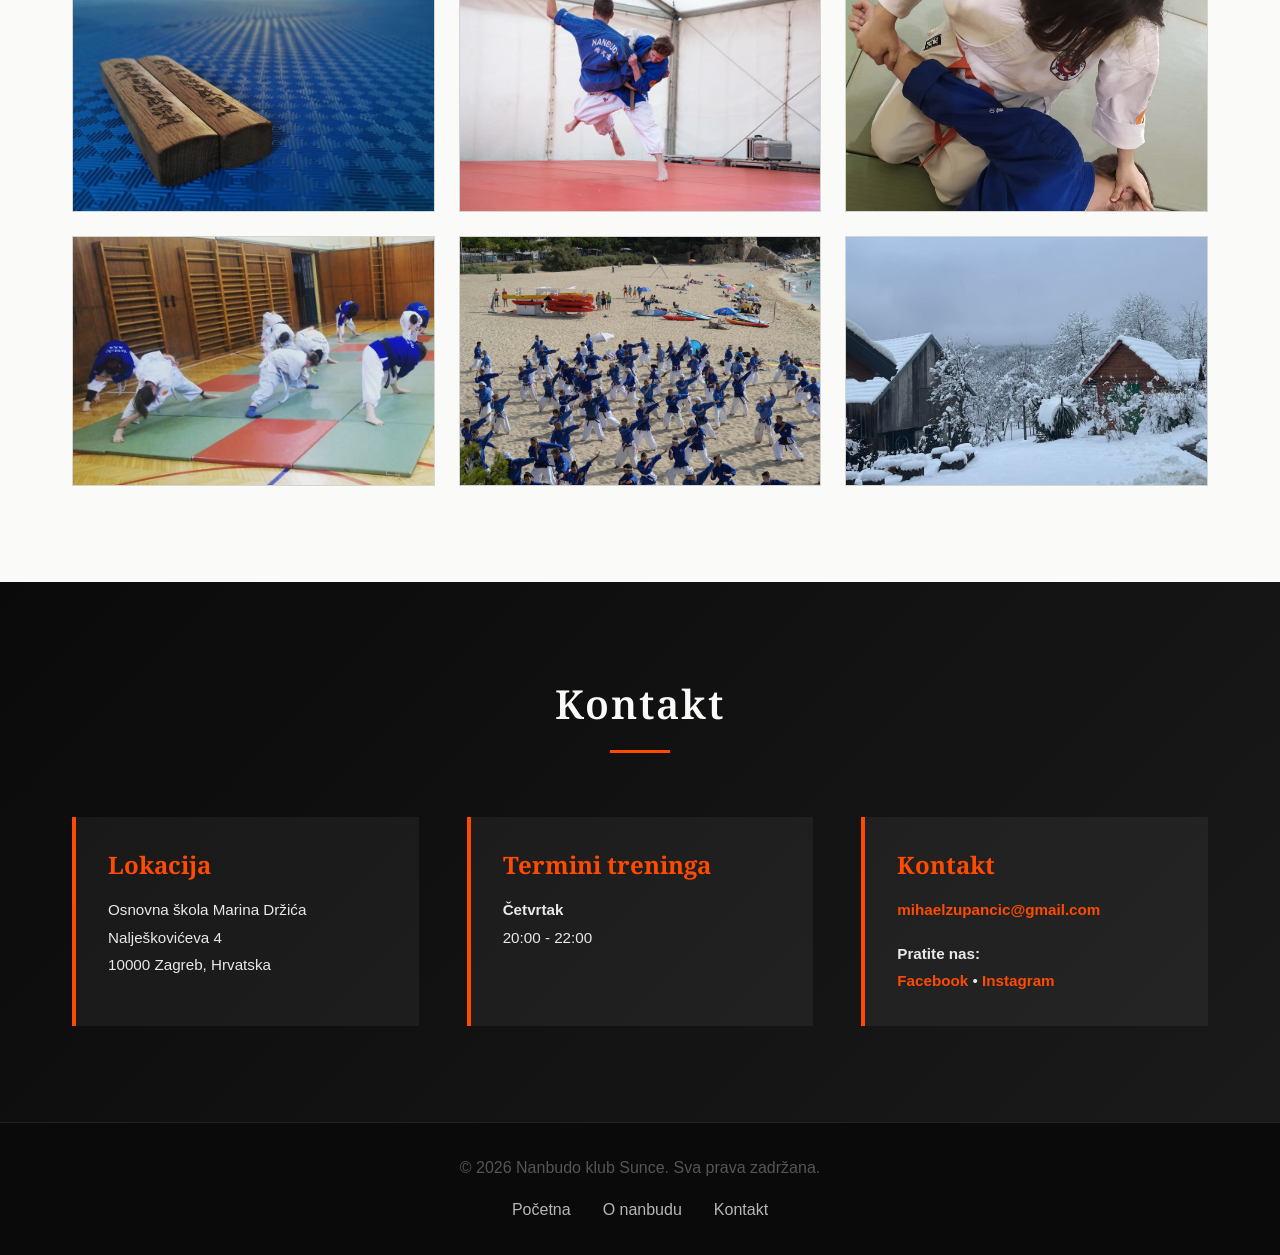
==== commit f78b3230: "Fix: obuhvata to obuhvaća" ====
--- a/redesign/index.html
+++ b/redesign/index.html
@@ -120,7 +120,7 @@
                 </div>
                 <div class="keiko-item">
                     <h3>Trening za odrasle</h3>
-                    <p>Kyu i dan program obuhvata sve aspekte: japansku gimnastiku, borilačke tehnike, terapeutski aspekt, forme i tehnike s oružjem.</p>
+                    <p>Kyu i dan program obuhvaća sve aspekte: japansku gimnastiku, borilačke tehnike, terapeutski aspekt, forme i tehnike s oružjem.</p>
                 </div>
                 <div class="keiko-item">
                     <h3>Rad s oružjem</h3>
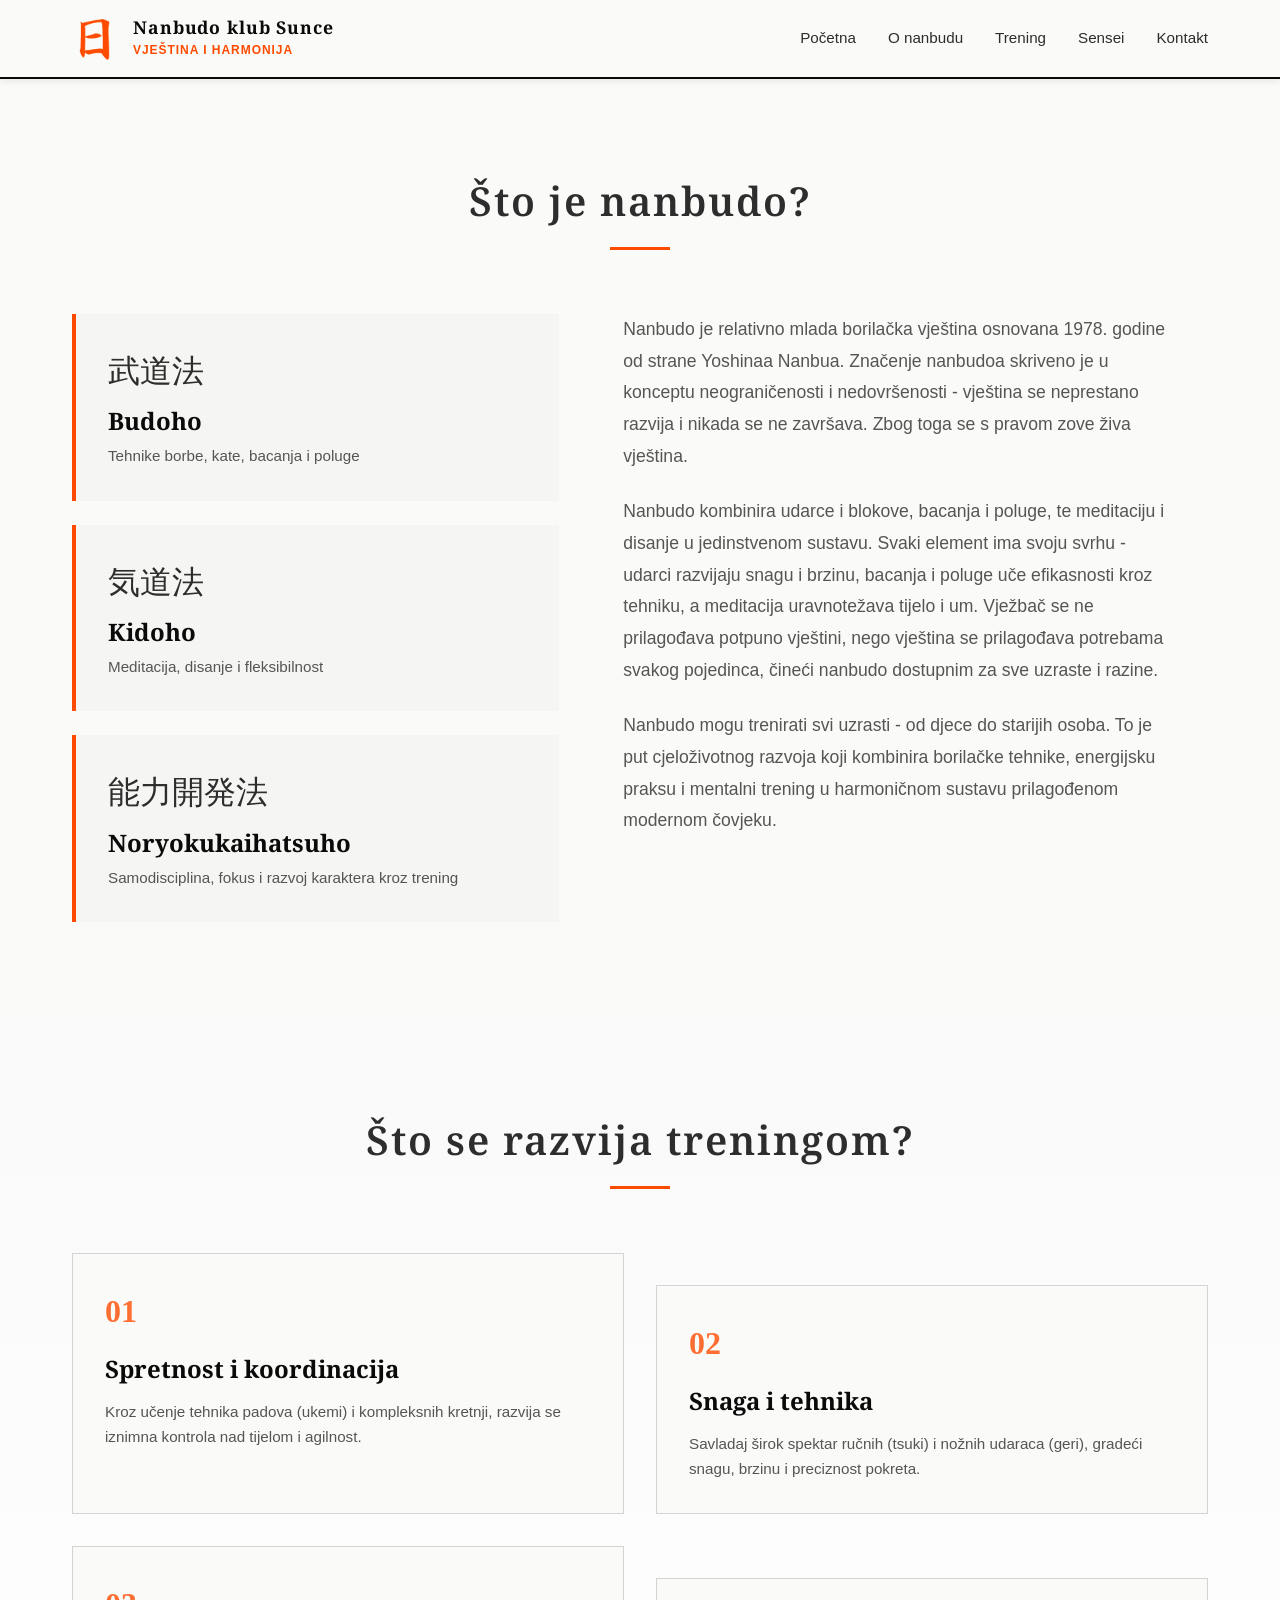
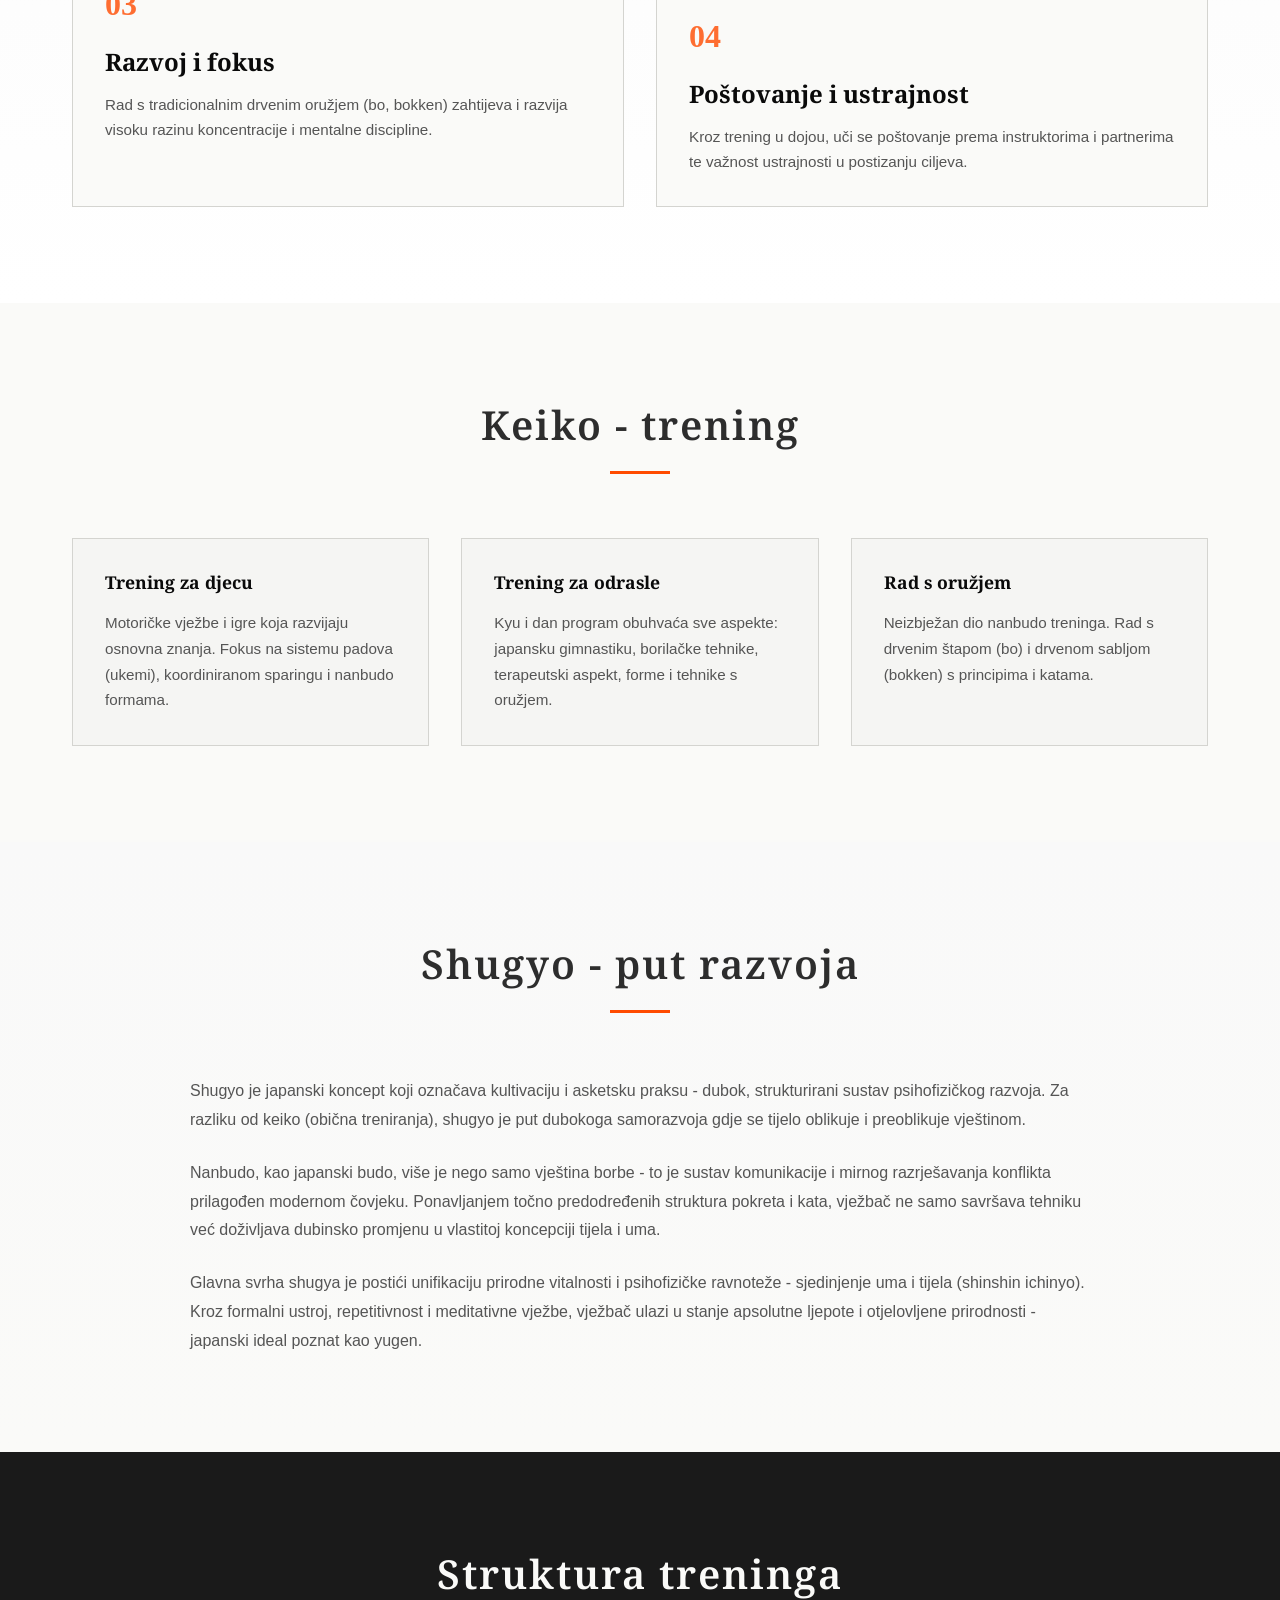
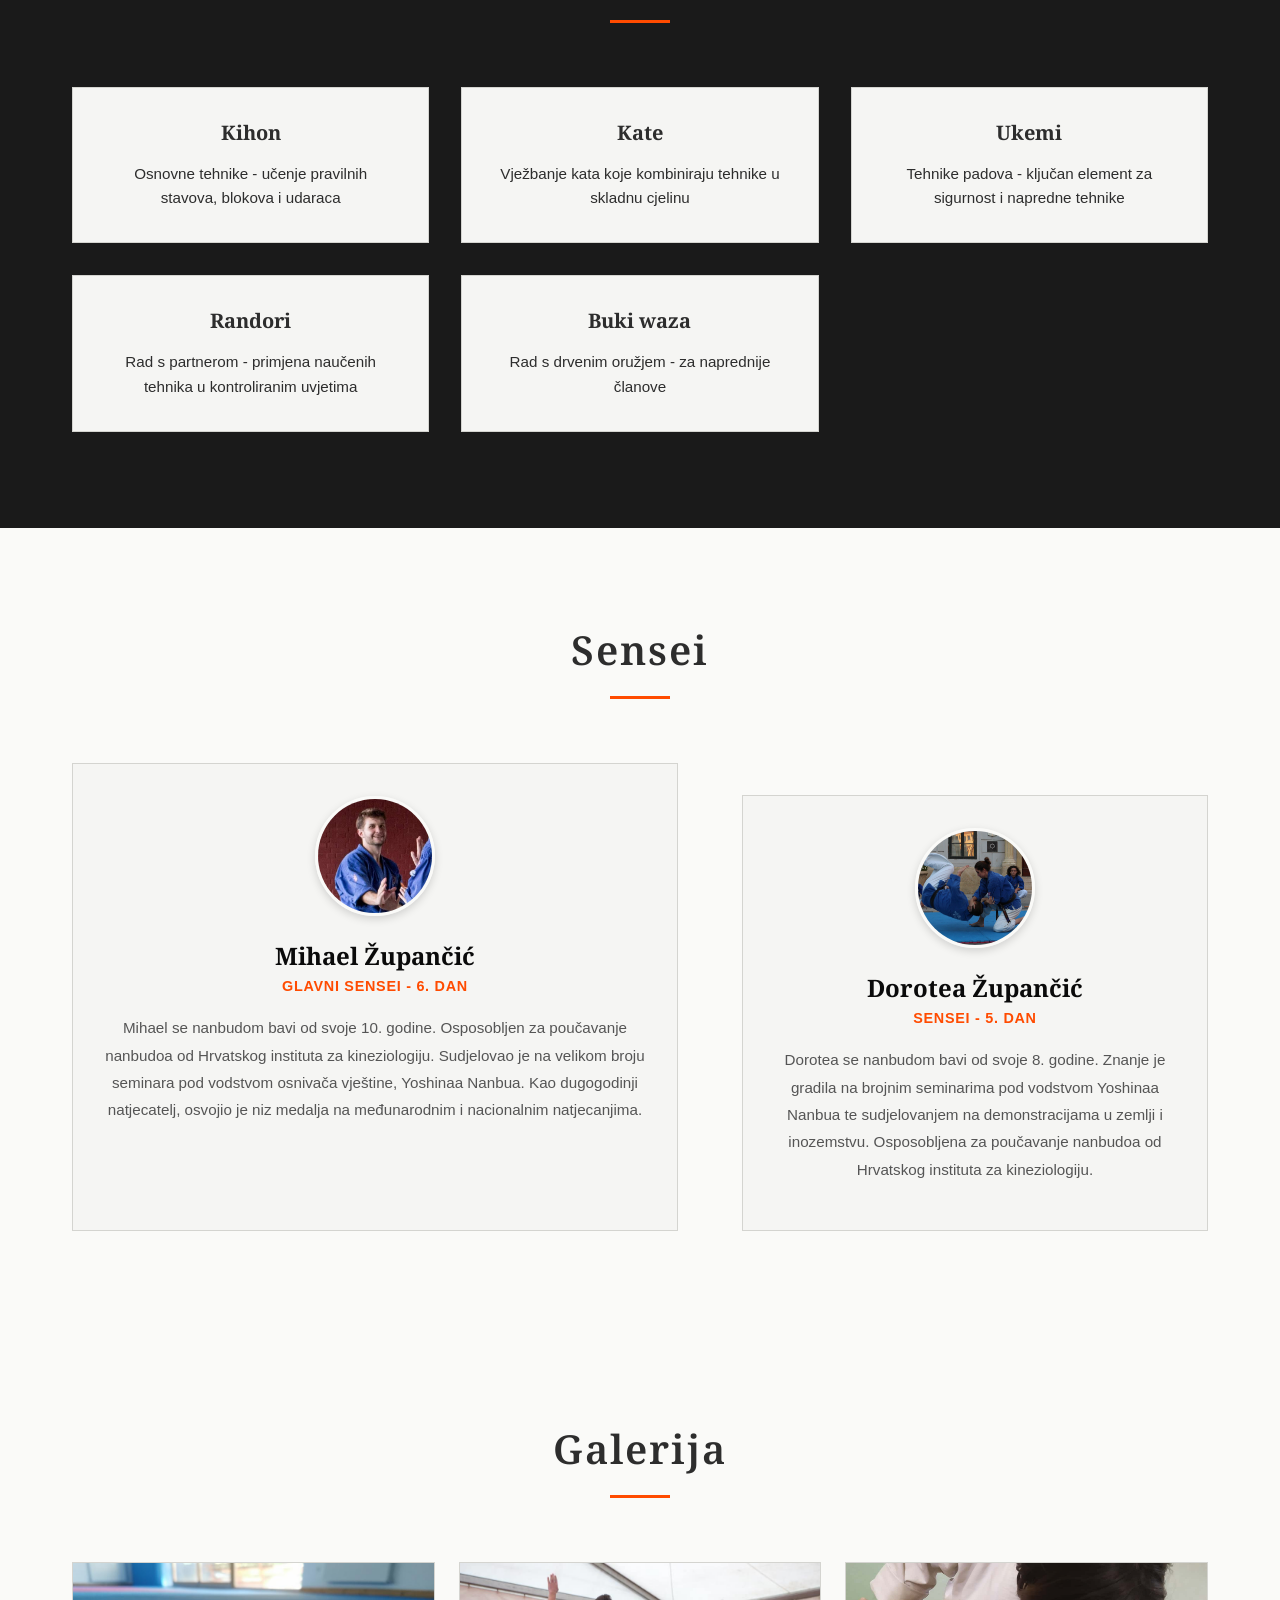
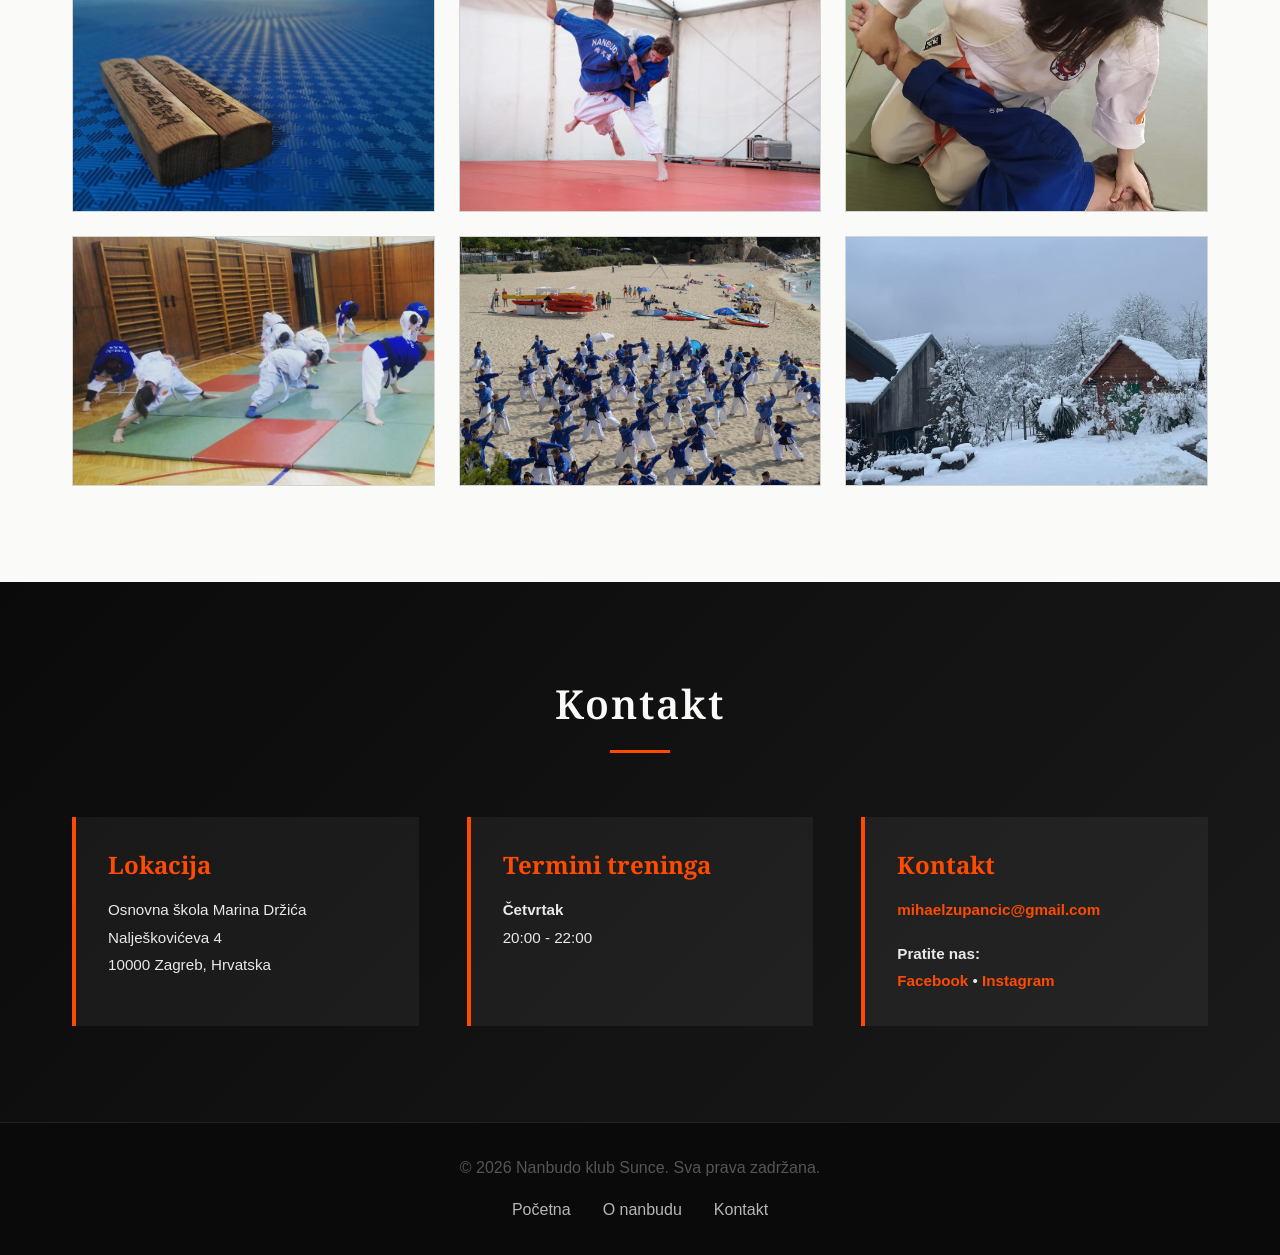
==== commit bd601fec: "Fix: Neizbjezan to neizbježan, oružje to drveno oružje - Changed 'Neizbjezan' to 'neizbježan' in Kei" ====
--- a/redesign/index.html
+++ b/redesign/index.html
@@ -124,7 +124,7 @@
                 </div>
                 <div class="keiko-item">
                     <h3>Rad s oružjem</h3>
-                    <p>Neizbjezan dio nanbudo treninga. Rad s drvenim štapom (bo) i drvenom sabljom (bokken) s principima i katama.</p>
+                    <p>Neizbježan dio nanbudo treninga. Rad s drvenim štapom (bo) i drvenom sabljom (bokken) s principima i katama.</p>
                 </div>
             </div>
         </div>
@@ -175,7 +175,7 @@
                 </div>
                 <div class="structure-card">
                     <h4>Buki waza</h4>
-                    <p>Rad s oružjem - za naprednije članove</p>
+                    <p>Rad s drvenim oružjem - za naprednije članove</p>
                 </div>
             </div>
         </div>
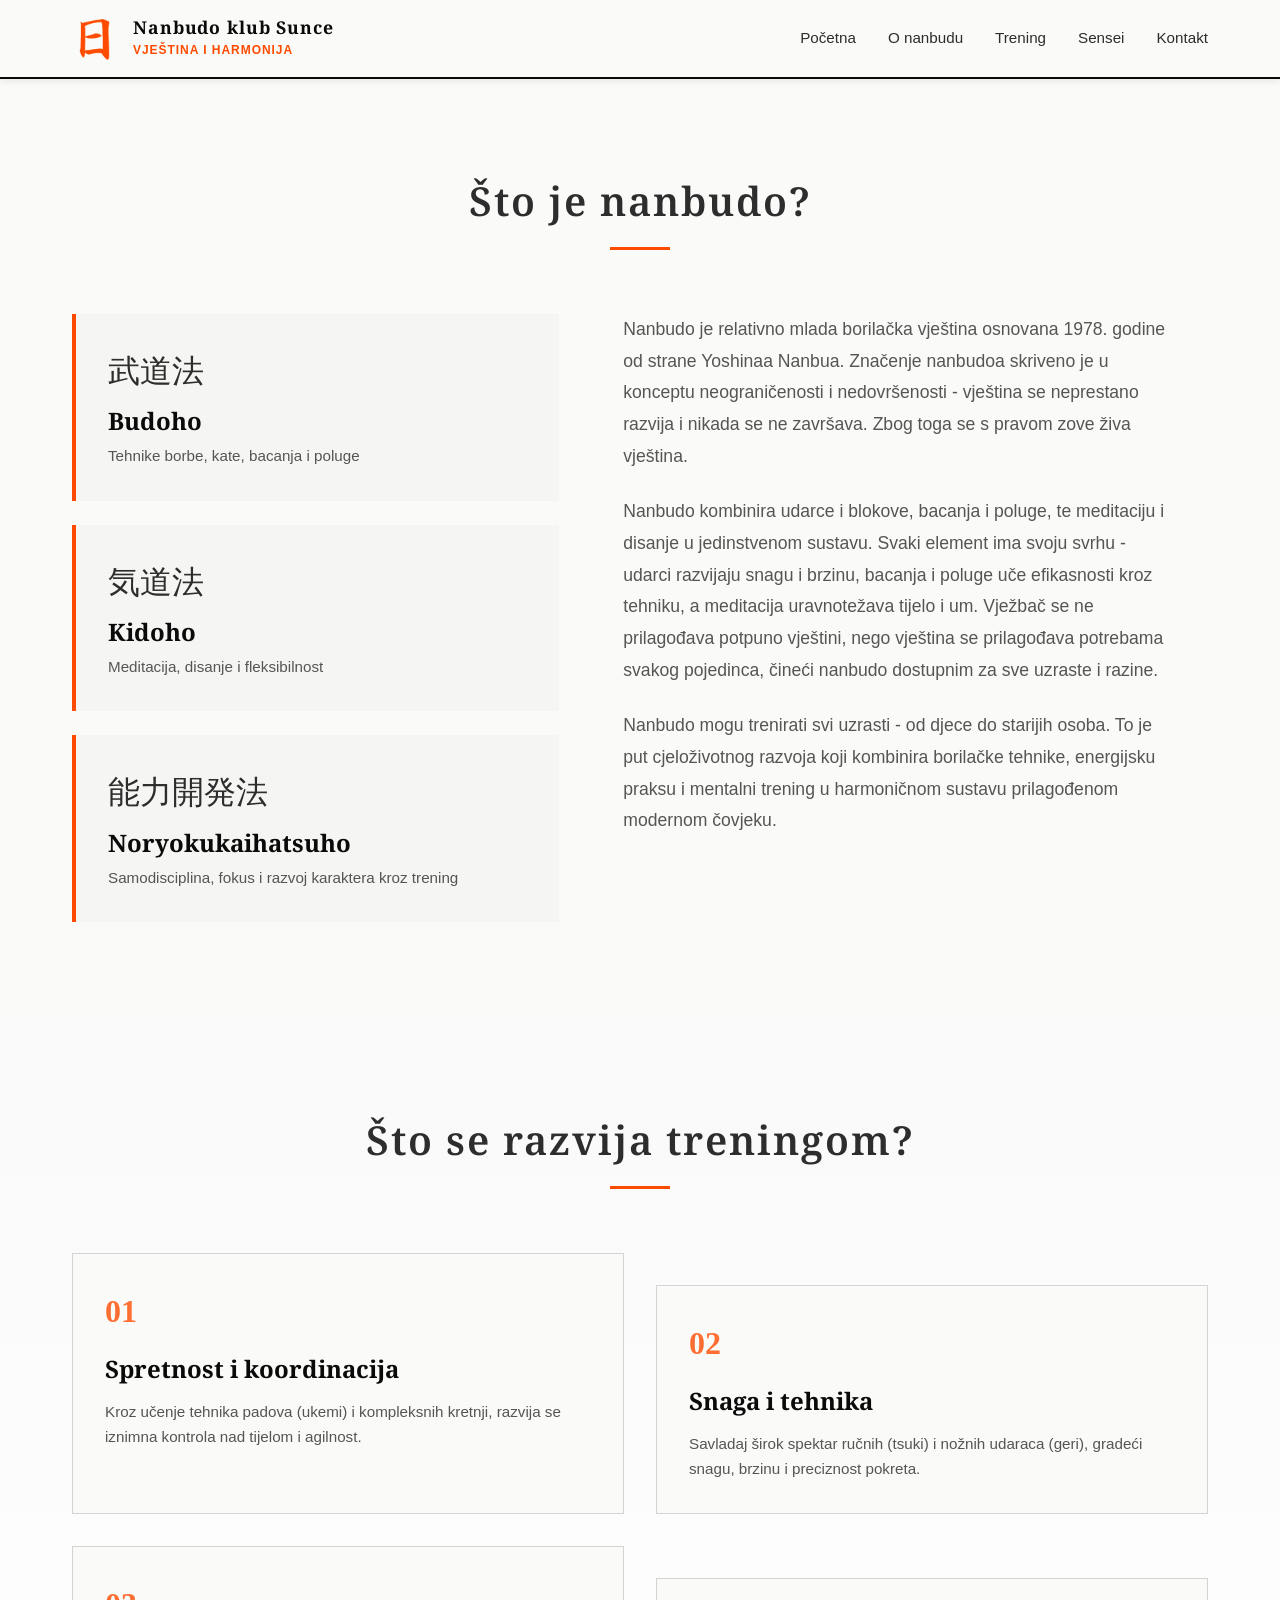
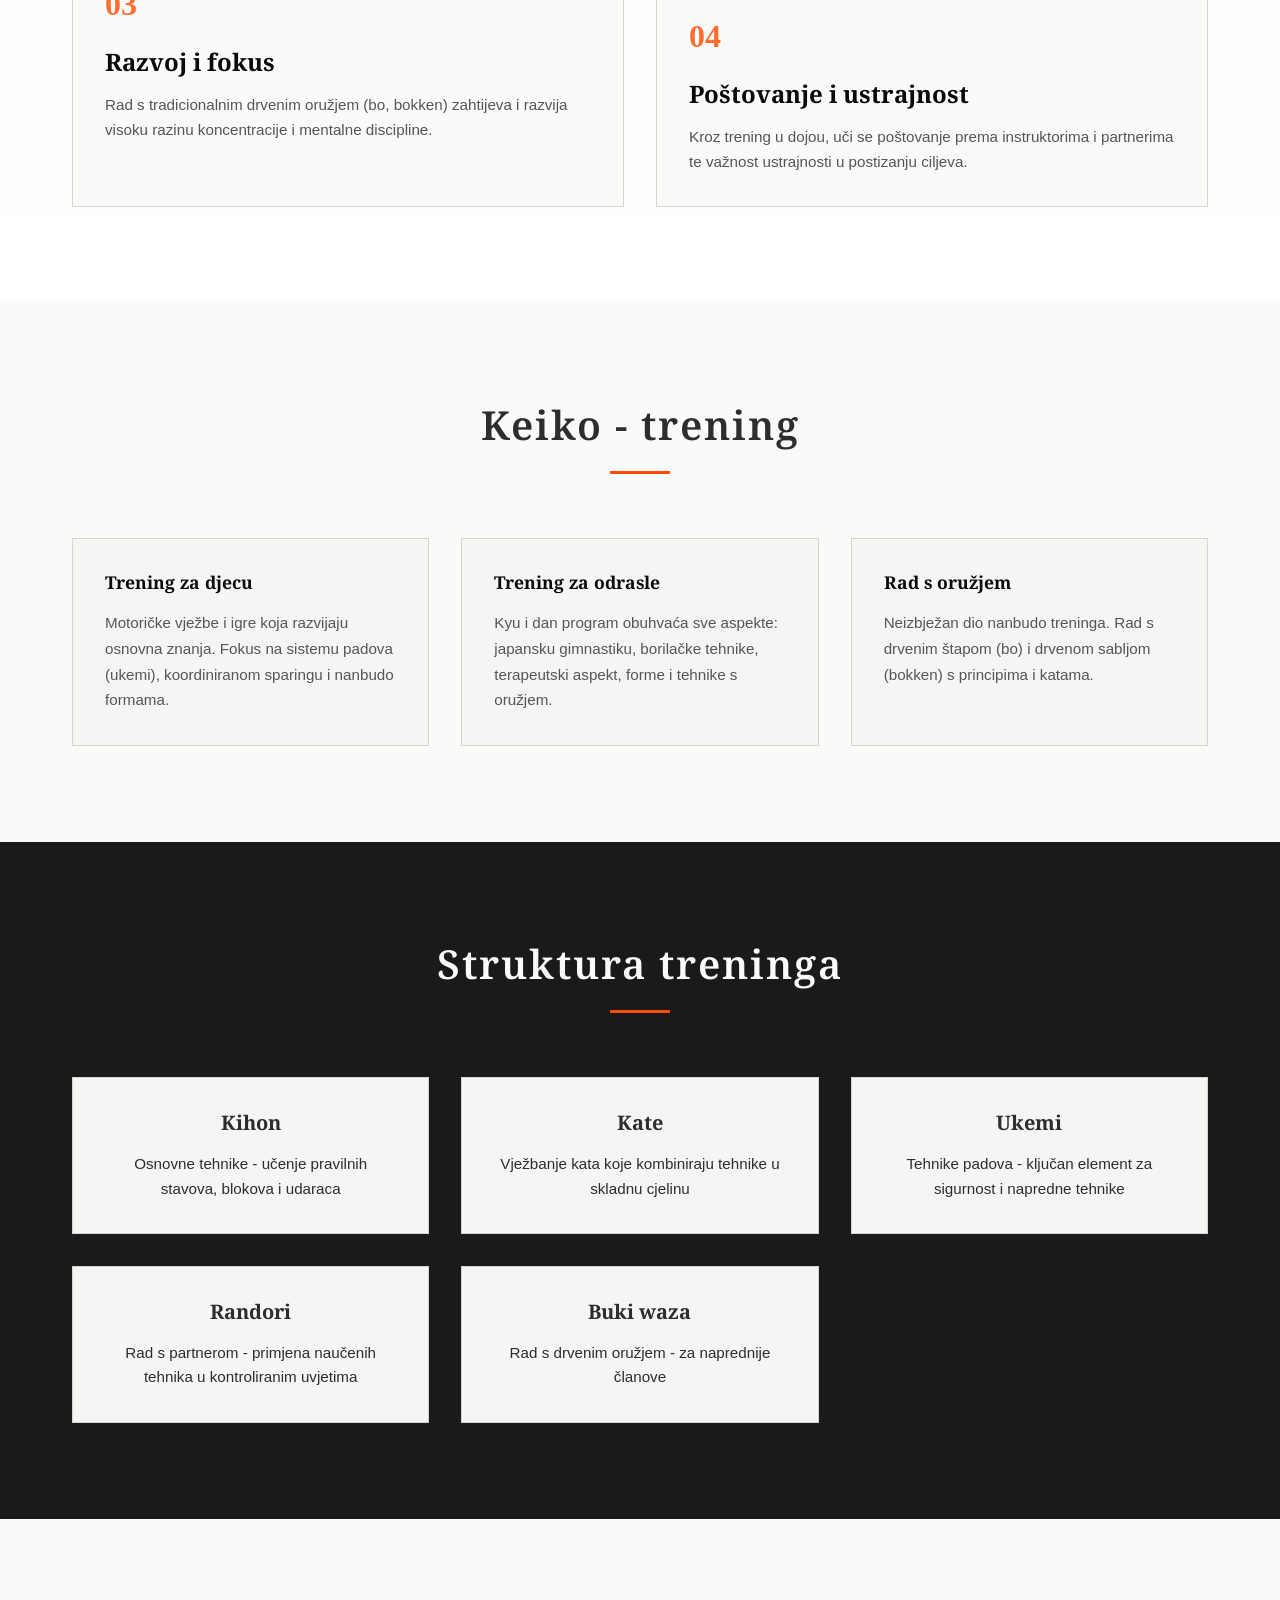
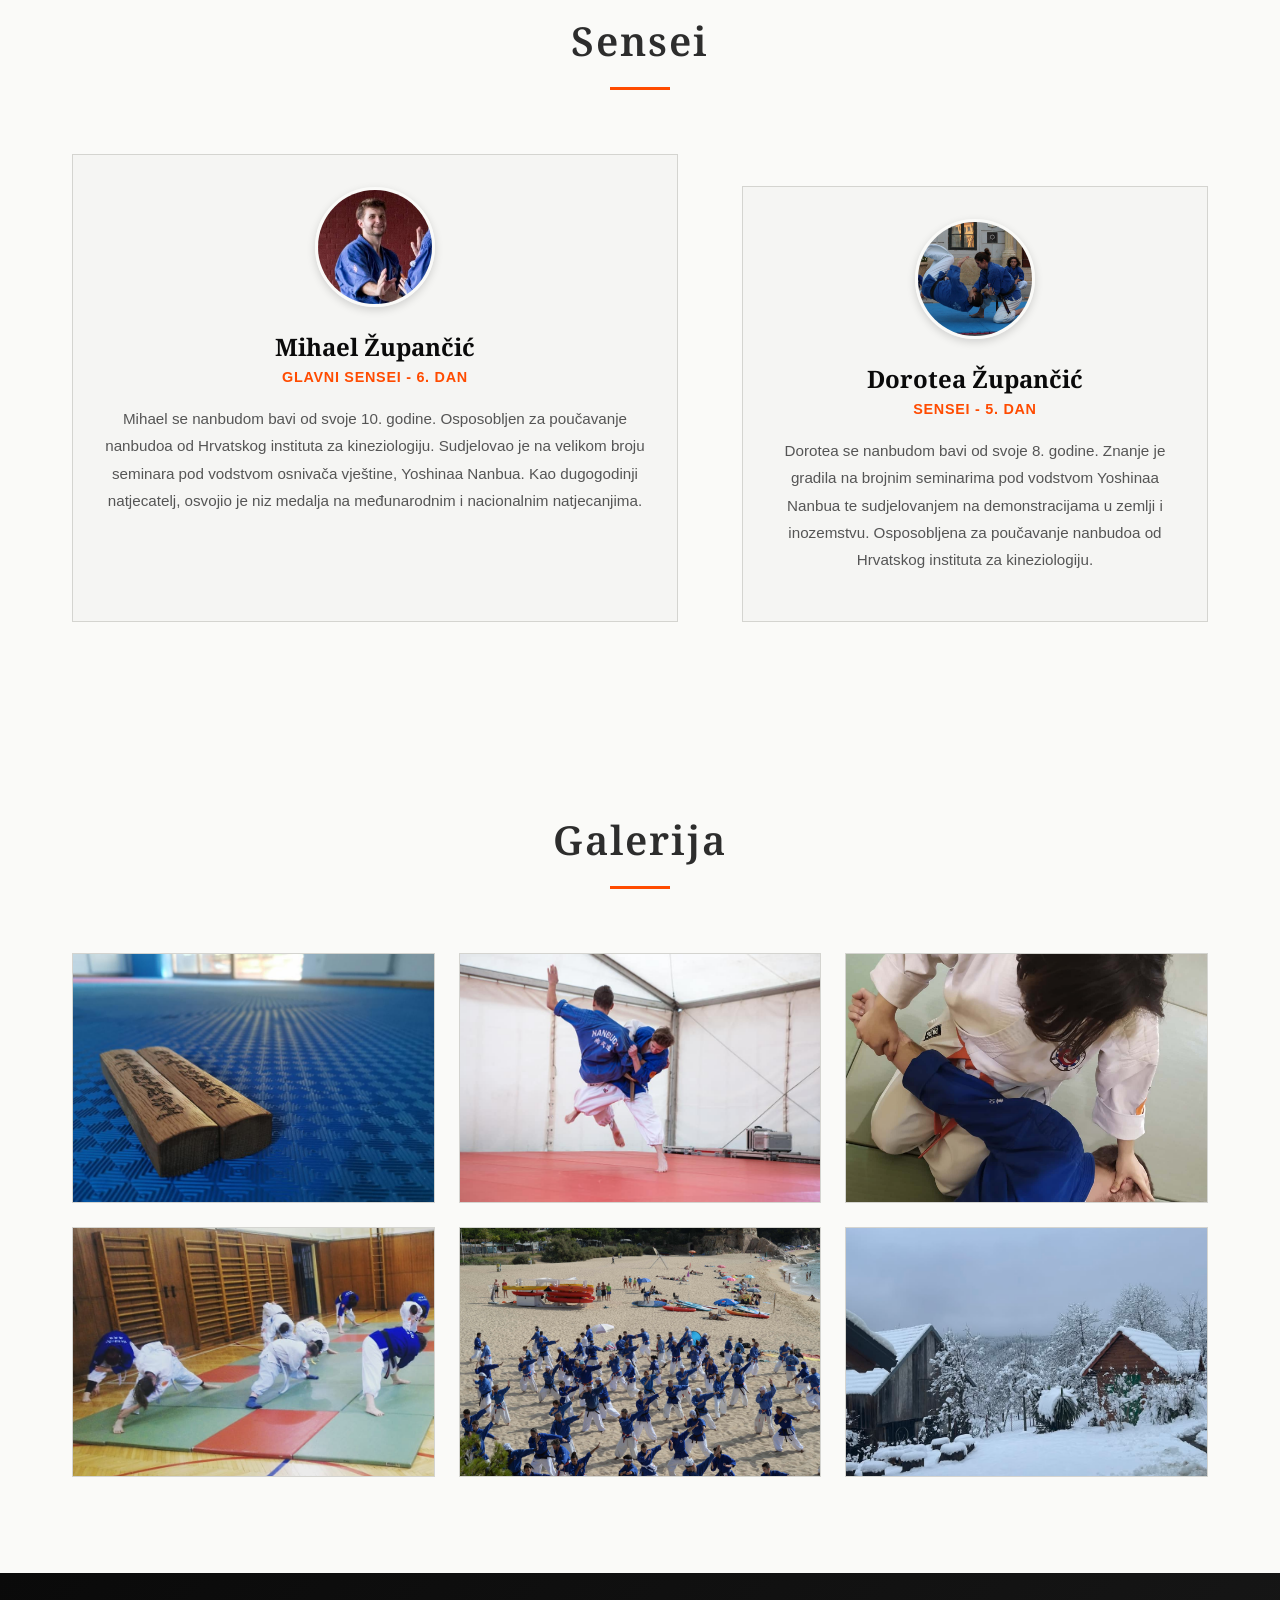
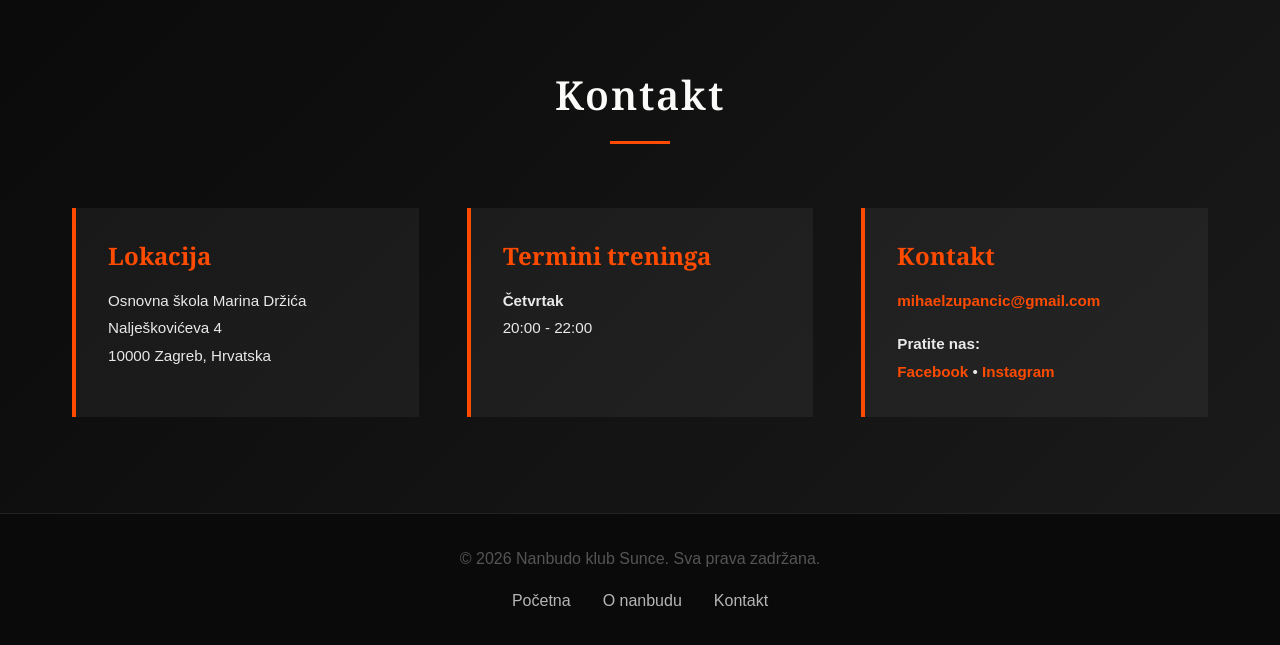
==== commit 1496dbdd: "Remove Shugyo section and fix structure card hover effects - Removed entire Shugyo - put razvoja sec" ====
--- a/redesign/index.html
+++ b/redesign/index.html
@@ -130,24 +130,6 @@
         </div>
     </section>
 
-    <!-- Shugyo Section -->
-    <section class="shugyo">
-        <div class="container">
-            <div class="section-header">
-                <h2>Shugyo - put razvoja</h2>
-                <div class="accent-line"></div>
-            </div>
-            
-            <div class="shugyo-text">
-                <p>Shugyo je japanski koncept koji označava kultivaciju i asketsku praksu - dubok, strukturirani sustav psihofizičkog razvoja. Za razliku od keiko (obična treniranja), shugyo je put dubokoga samorazvoja gdje se tijelo oblikuje i preoblikuje vještinom.</p>
-                
-                <p>Nanbudo, kao japanski budo, više je nego samo vještina borbe - to je sustav komunikacije i mirnog razrješavanja konflikta prilagođen modernom čovjeku. Ponavljanjem točno predodređenih struktura pokreta i kata, vježbač ne samo savršava tehniku već doživljava dubinsko promjenu u vlastitoj koncepciji tijela i uma.</p>
-                
-                <p>Glavna svrha shugya je postići unifikaciju prirodne vitalnosti i psihofizičke ravnoteže - sjedinjenje uma i tijela (shinshin ichinyo). Kroz formalni ustroj, repetitivnost i meditativne vježbe, vježbač ulazi u stanje apsolutne ljepote i otjelovljene prirodnosti - japanski ideal poznat kao yugen.</p>
-            </div>
-        </div>
-    </section>
-
     <!-- Training Structure Section -->
     <section class="training-structure">
         <div class="container">
--- a/redesign/styles.css
+++ b/redesign/styles.css
@@ -469,9 +469,9 @@
 }
 
 .structure-card:hover {
-    background: rgba(255, 255, 255, 0.08);
-    border-color: var(--accent-gold);
-    transform: translateY(-4px);
+    background: #f5f5f3;
+    border-color: var(--border-light);
+    transform: none;
 }
 
 .structure-card h4 {
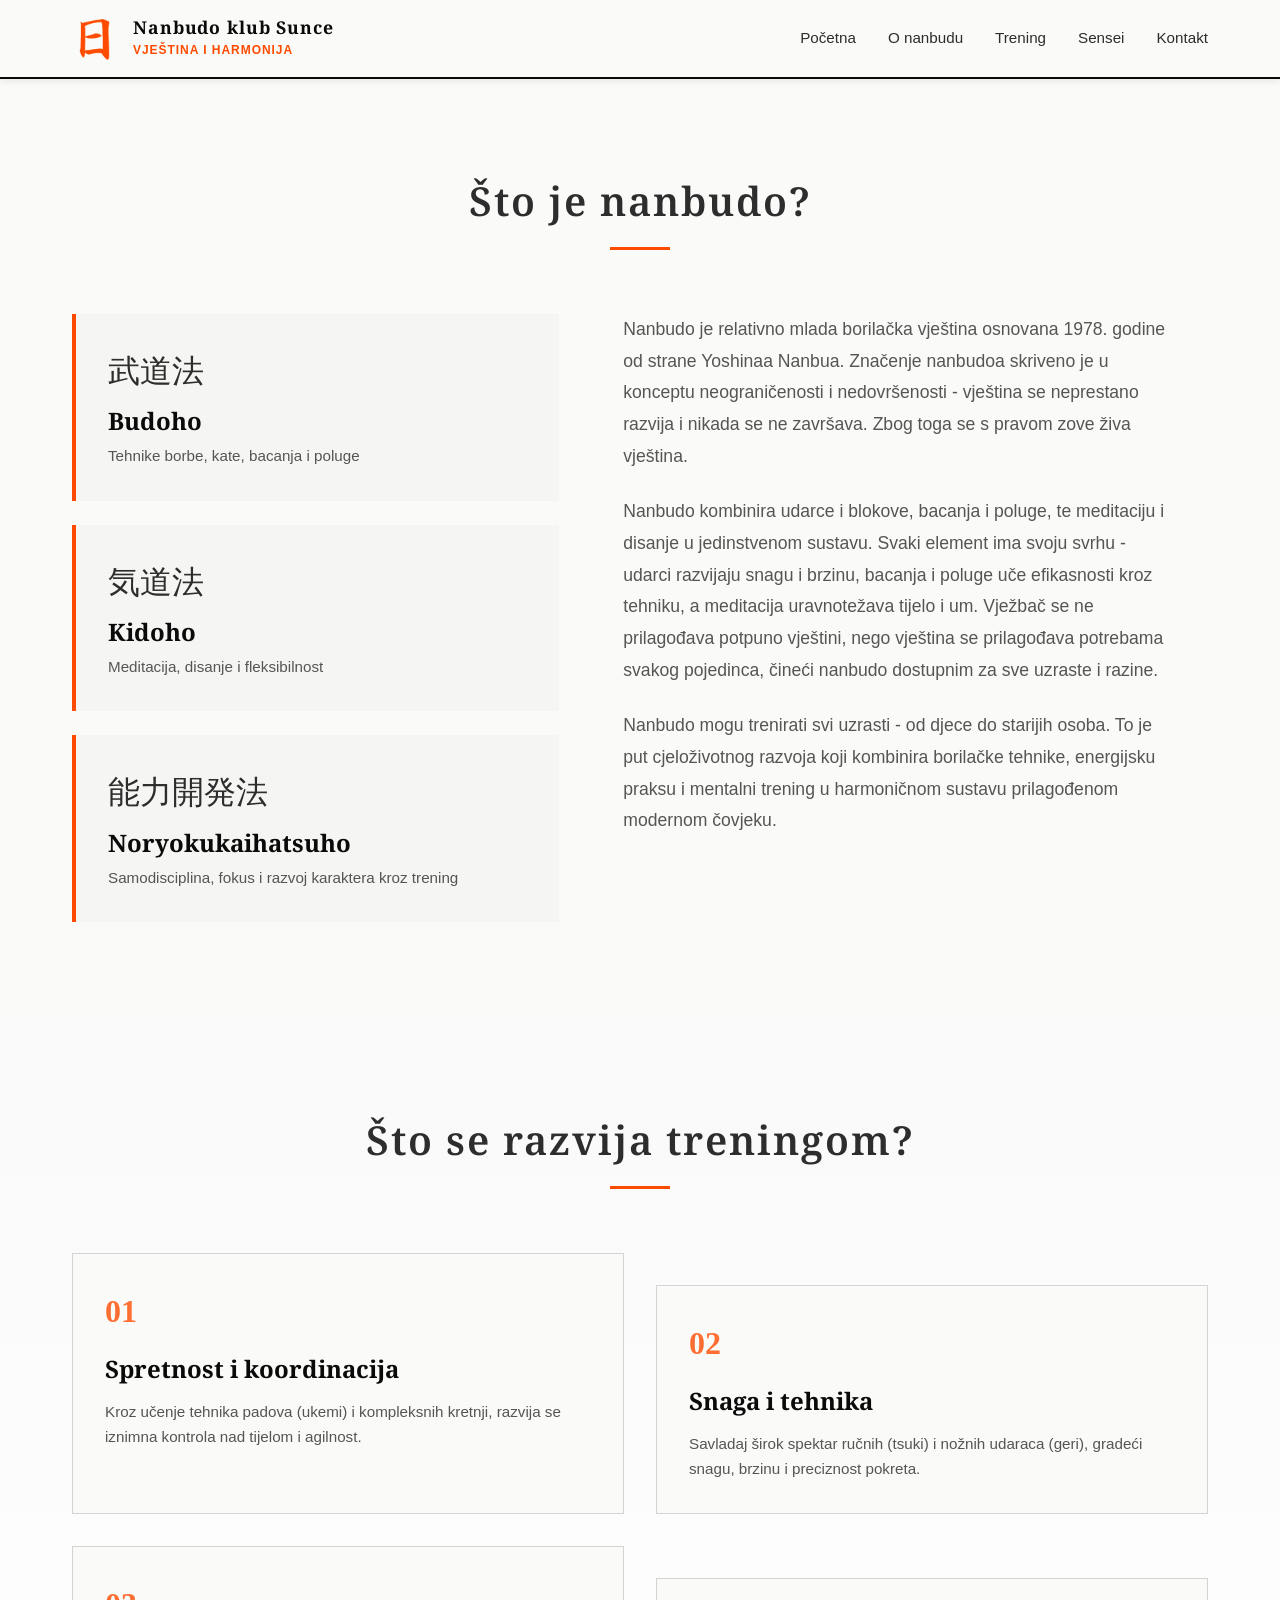
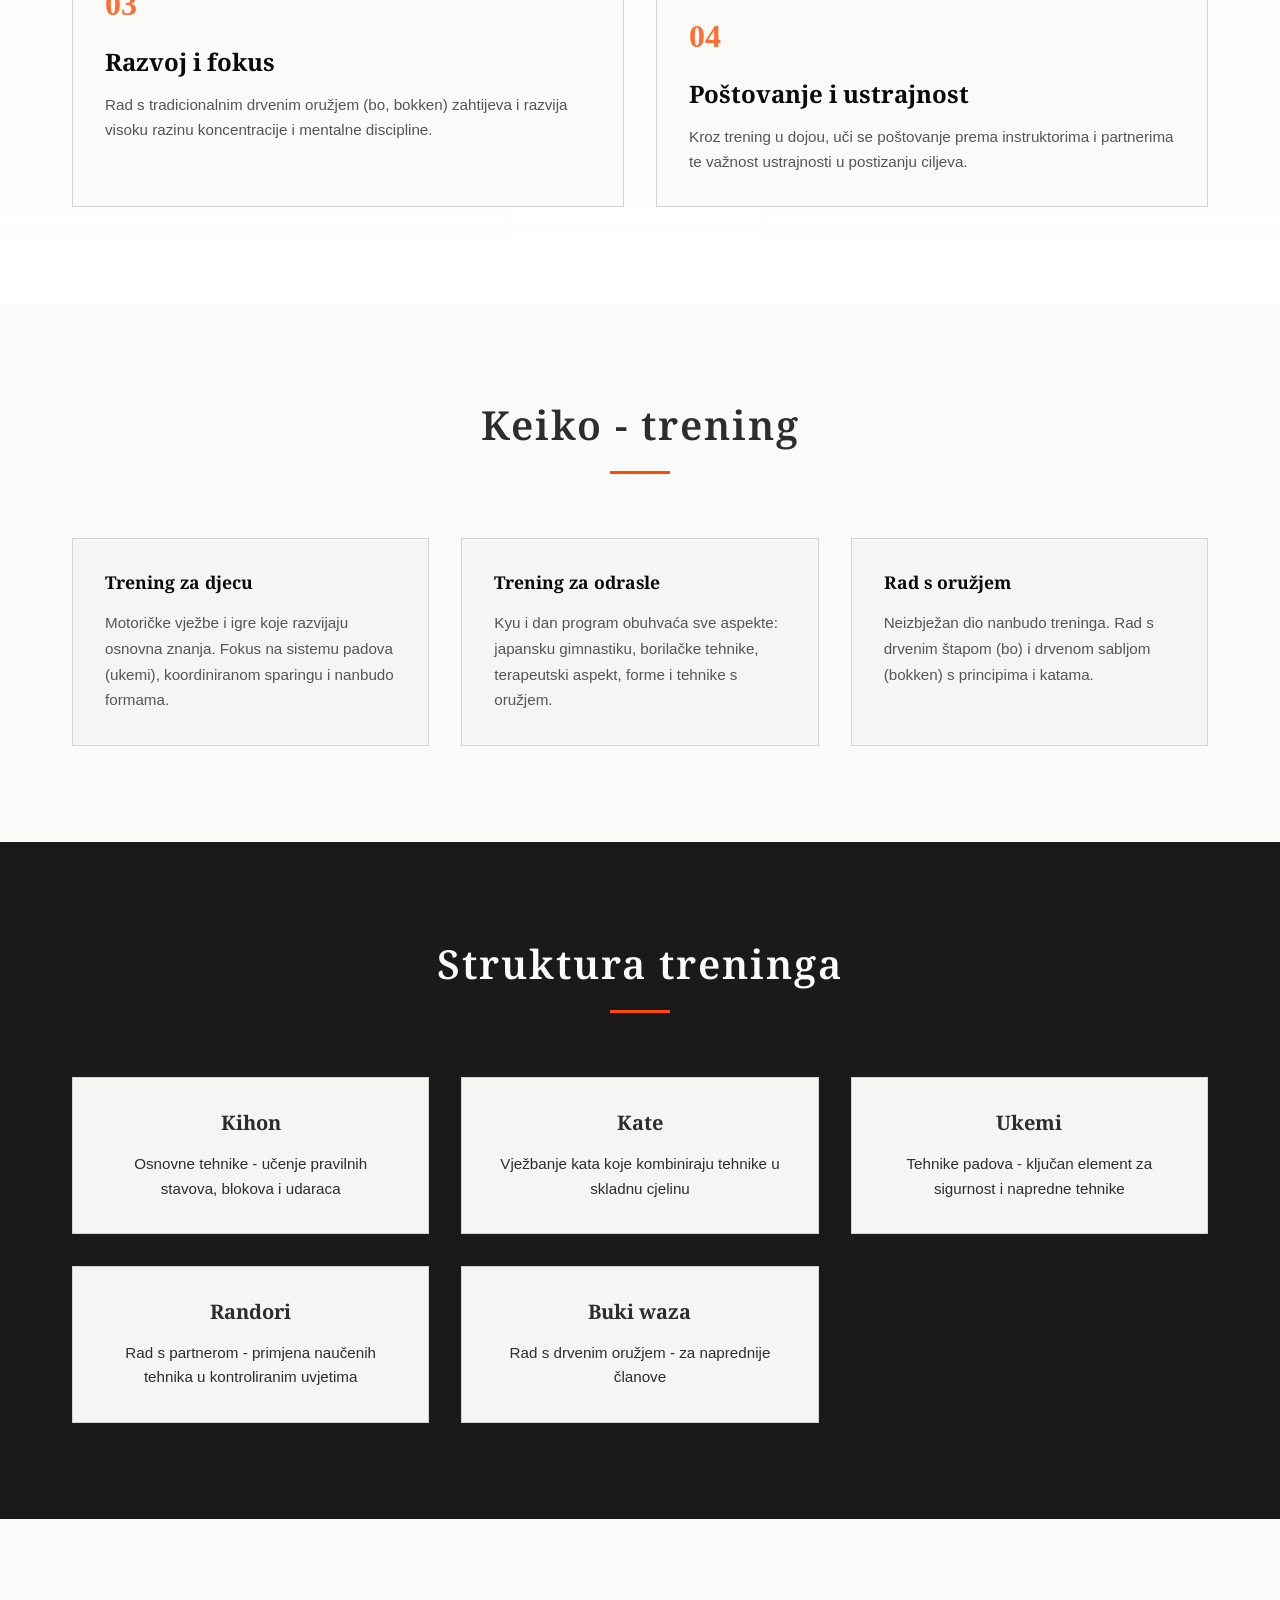
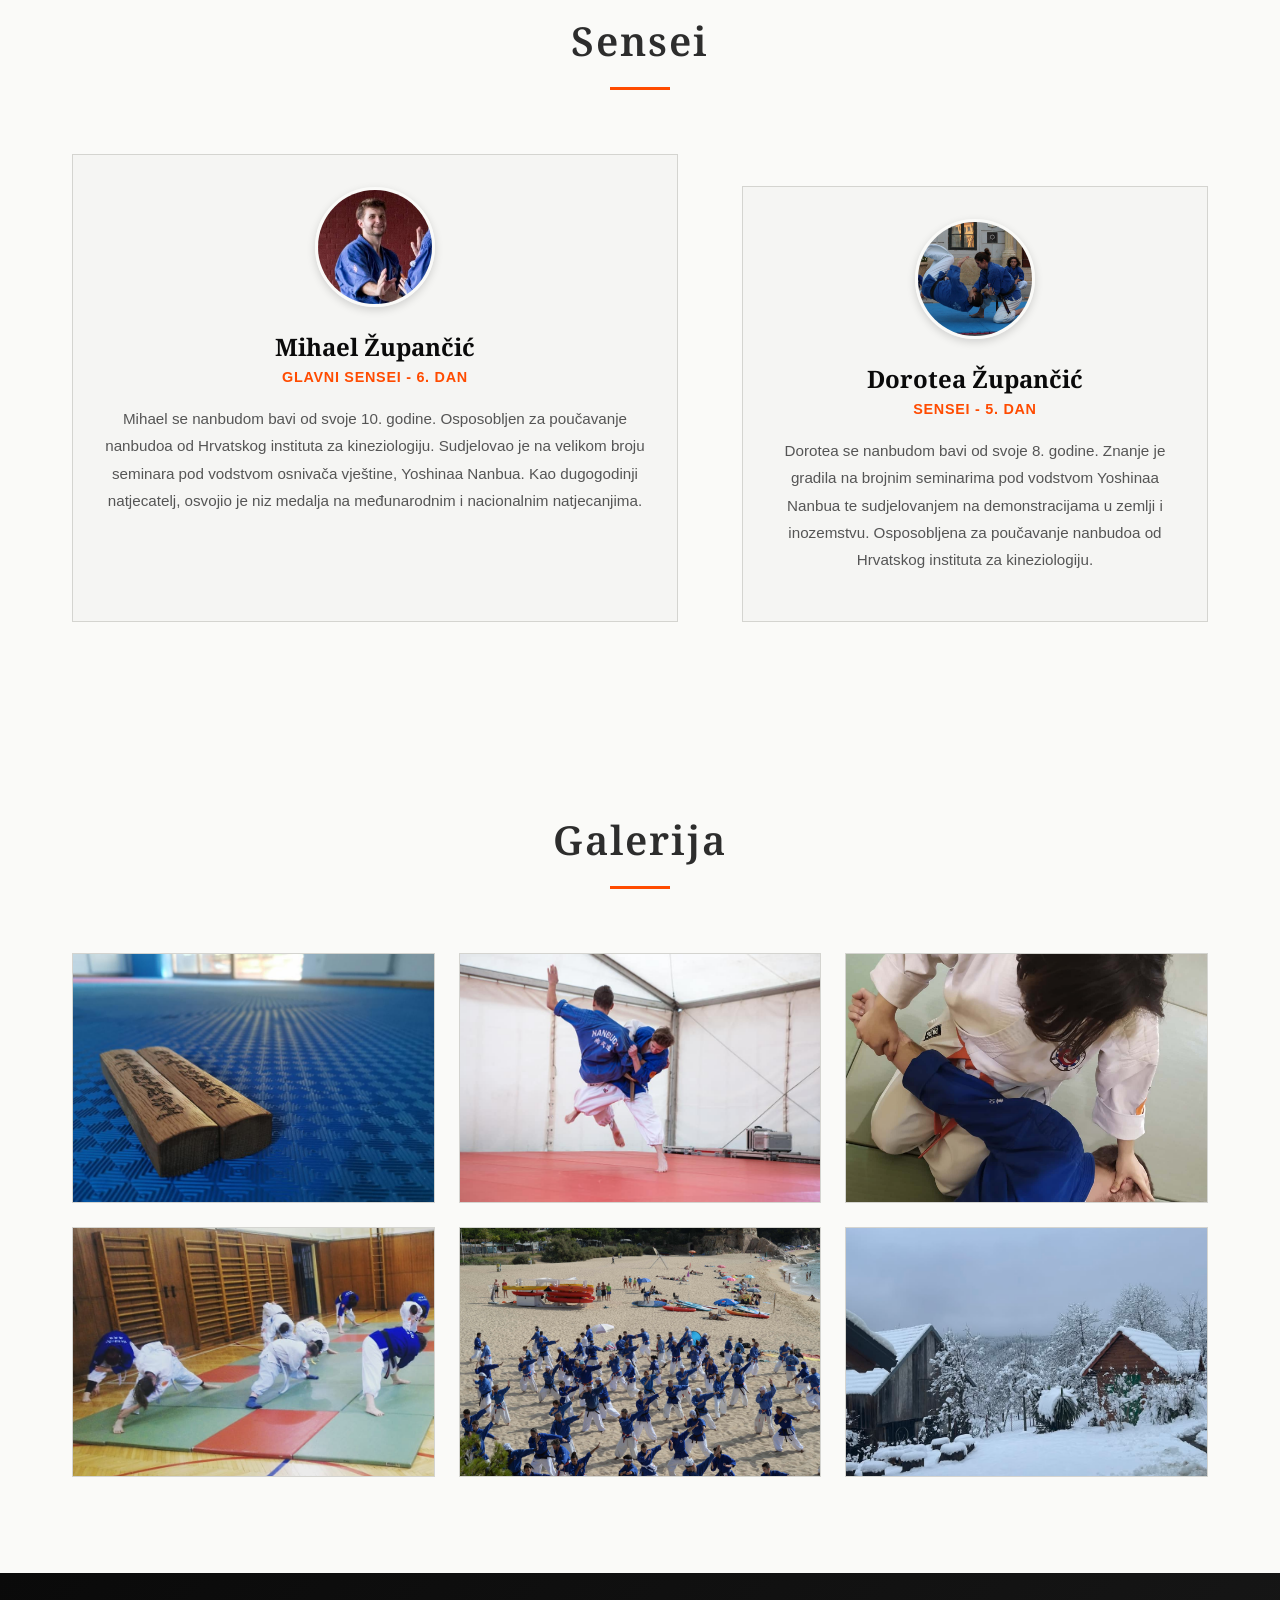
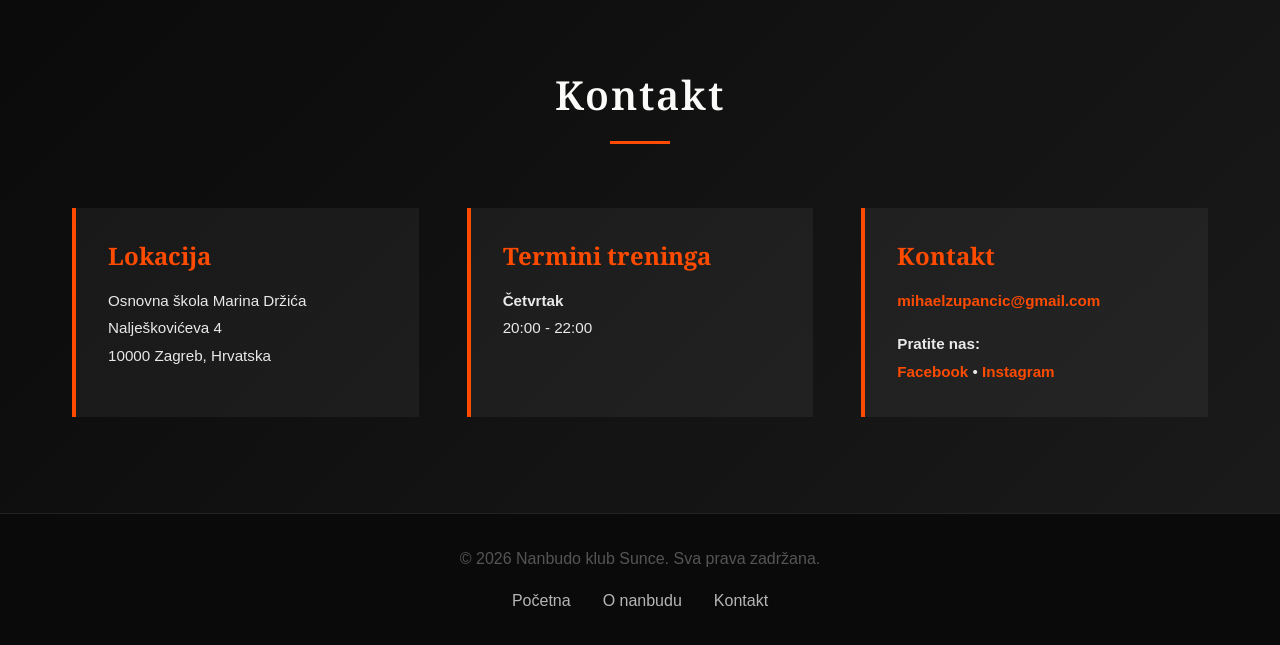
==== commit 17dd313b: "Fix grammar: igre koja -> igre koje" ====
--- a/redesign/index.html
+++ b/redesign/index.html
@@ -116,7 +116,7 @@
             <div class="keiko-grid">
                 <div class="keiko-item">
                     <h3>Trening za djecu</h3>
-                    <p>Motoričke vježbe i igre koja razvijaju osnovna znanja. Fokus na sistemu padova (ukemi), koordiniranom sparingu i nanbudo formama.</p>
+                    <p>Motoričke vježbe i igre koje razvijaju osnovna znanja. Fokus na sistemu padova (ukemi), koordiniranom sparingu i nanbudo formama.</p>
                 </div>
                 <div class="keiko-item">
                     <h3>Trening za odrasle</h3>
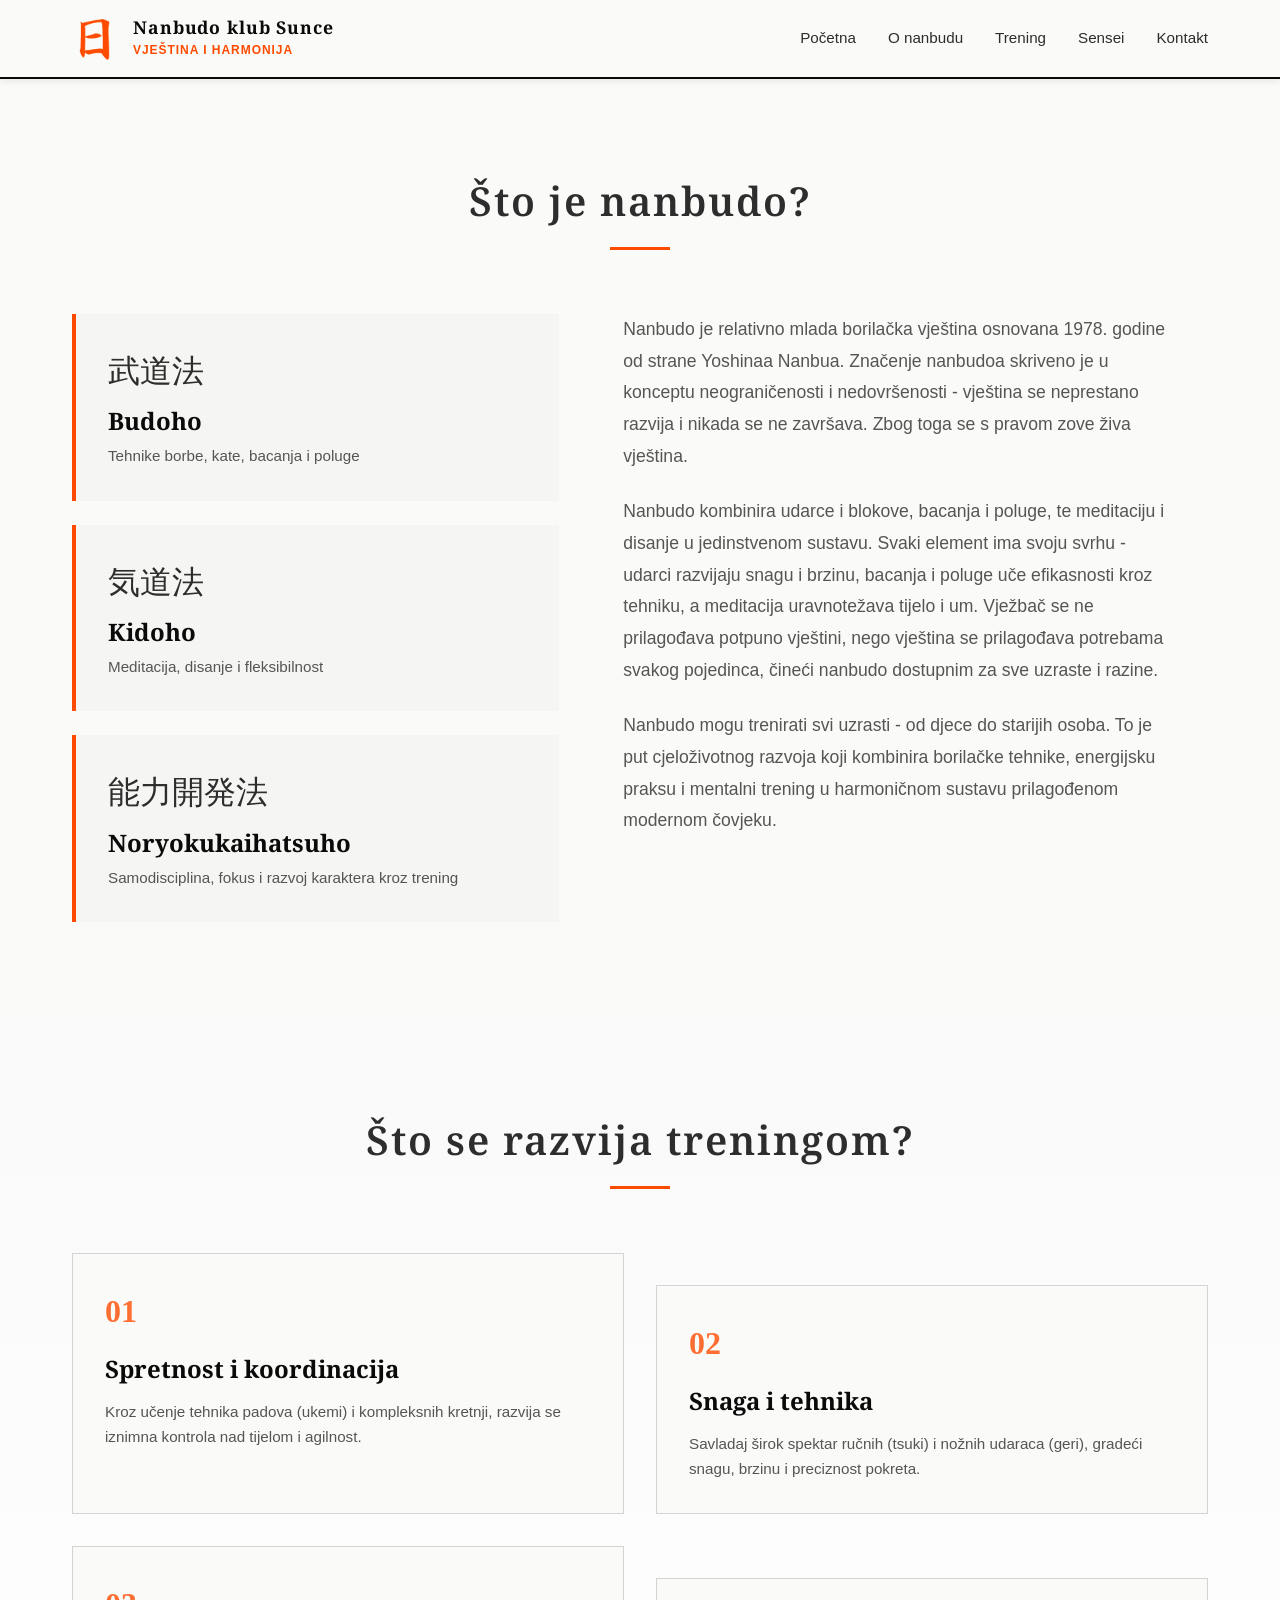
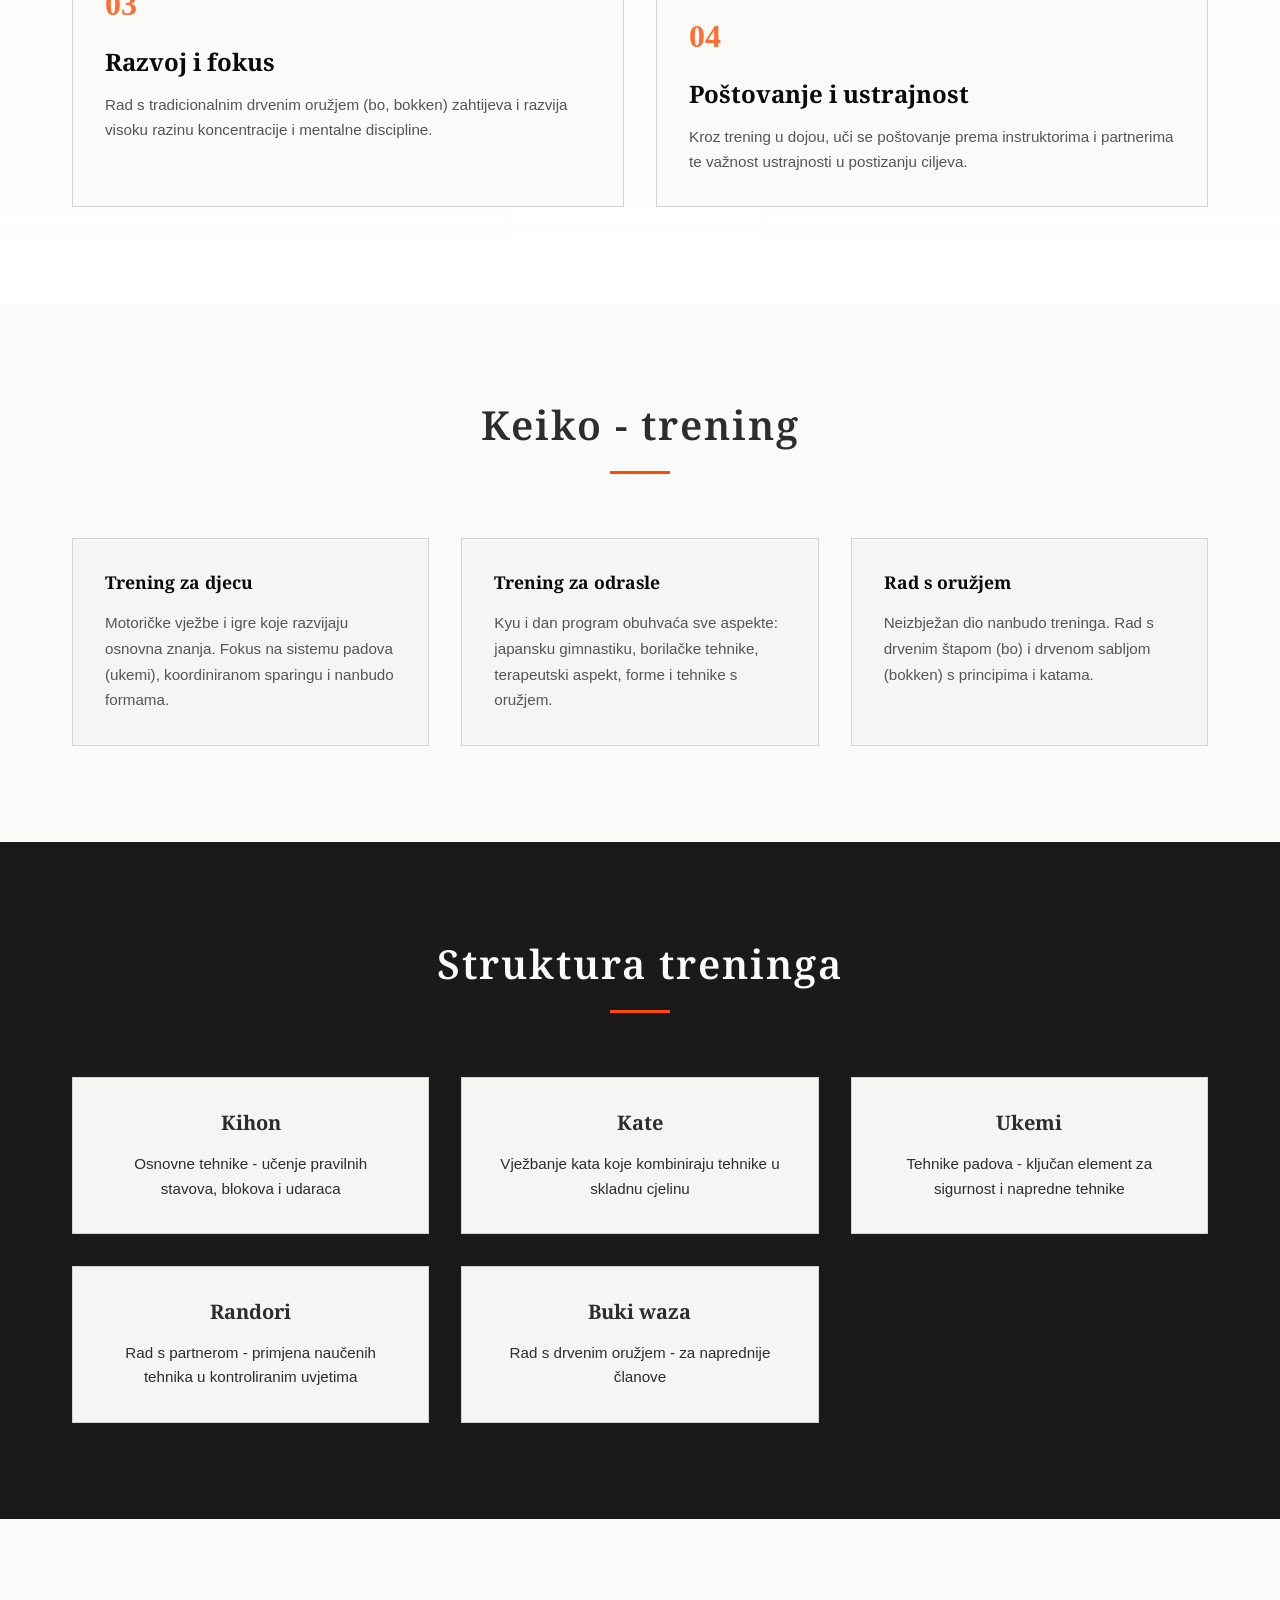
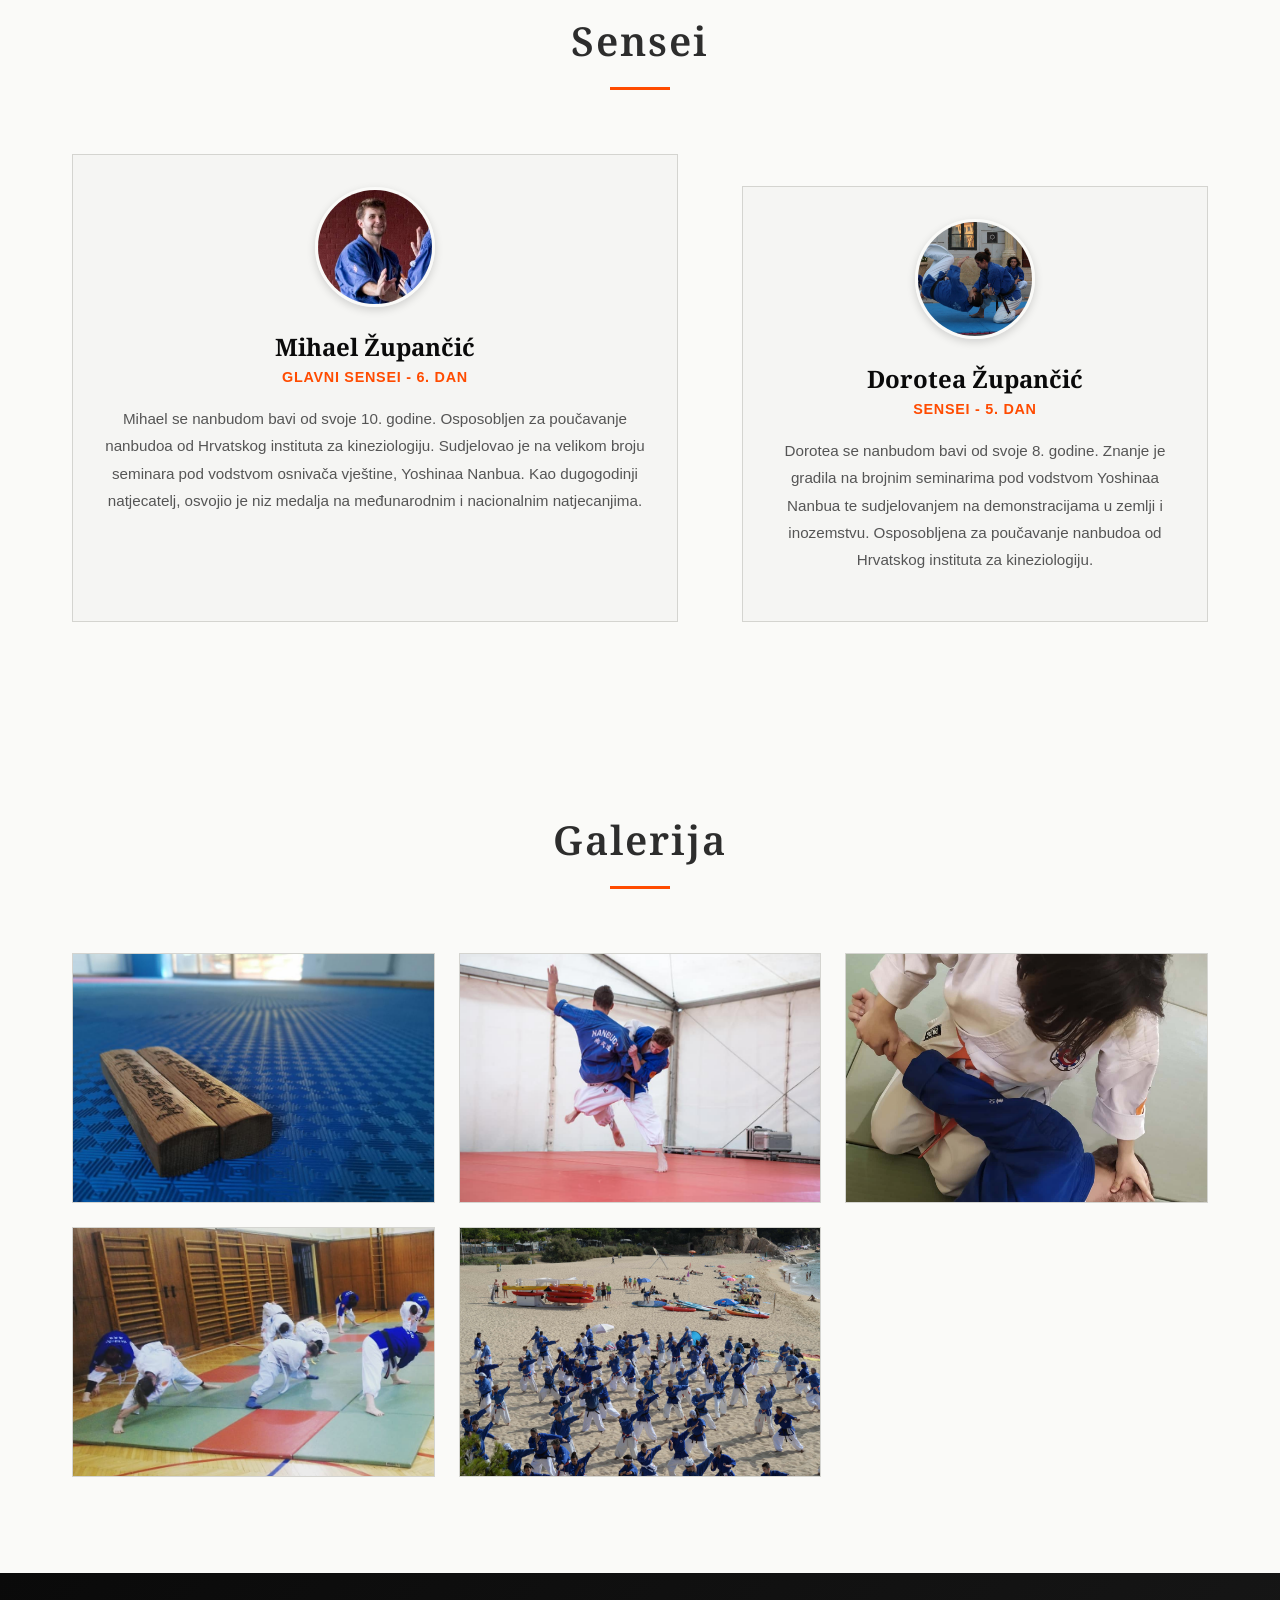
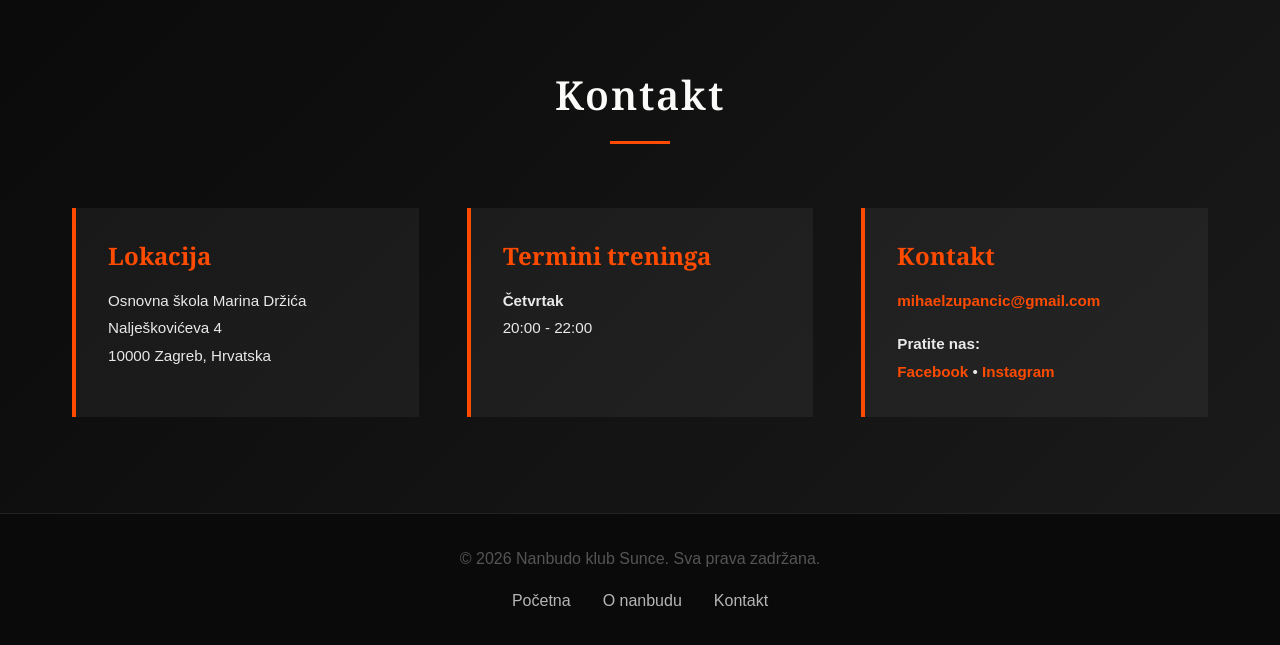
==== commit 9290d7d3: "Remove last gallery image (zimski.jpg - house in snow)" ====
--- a/redesign/index.html
+++ b/redesign/index.html
@@ -202,7 +202,6 @@
                 <img src="images/gallery/mirta.jpg" alt="Demonstracija">
                 <img src="images/gallery/trening2.jpg" alt="Tim kluba">
                 <img src="images/gallery/seminar.jpeg" alt="Seminar">
-                <img src="images/gallery/zimski.jpg" alt="Zimski seminar">
             </div>
         </div>
     </section>
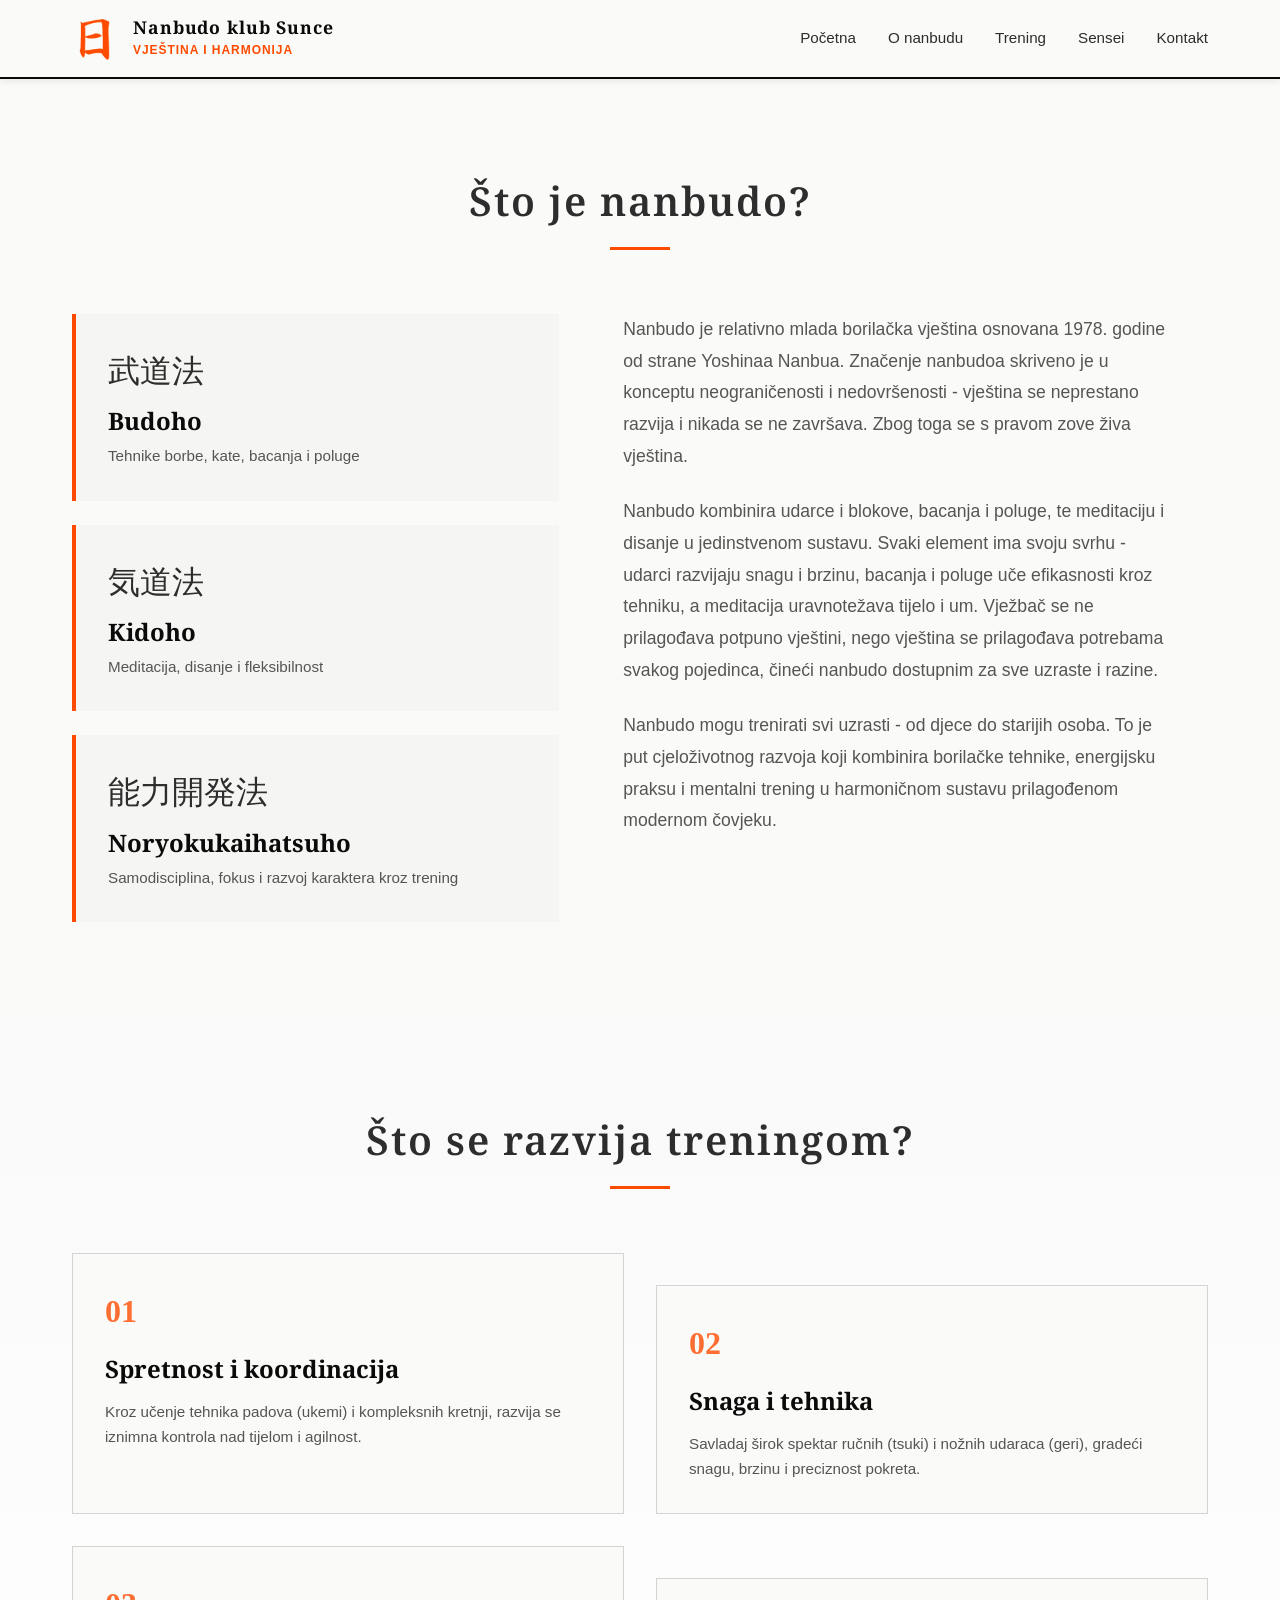
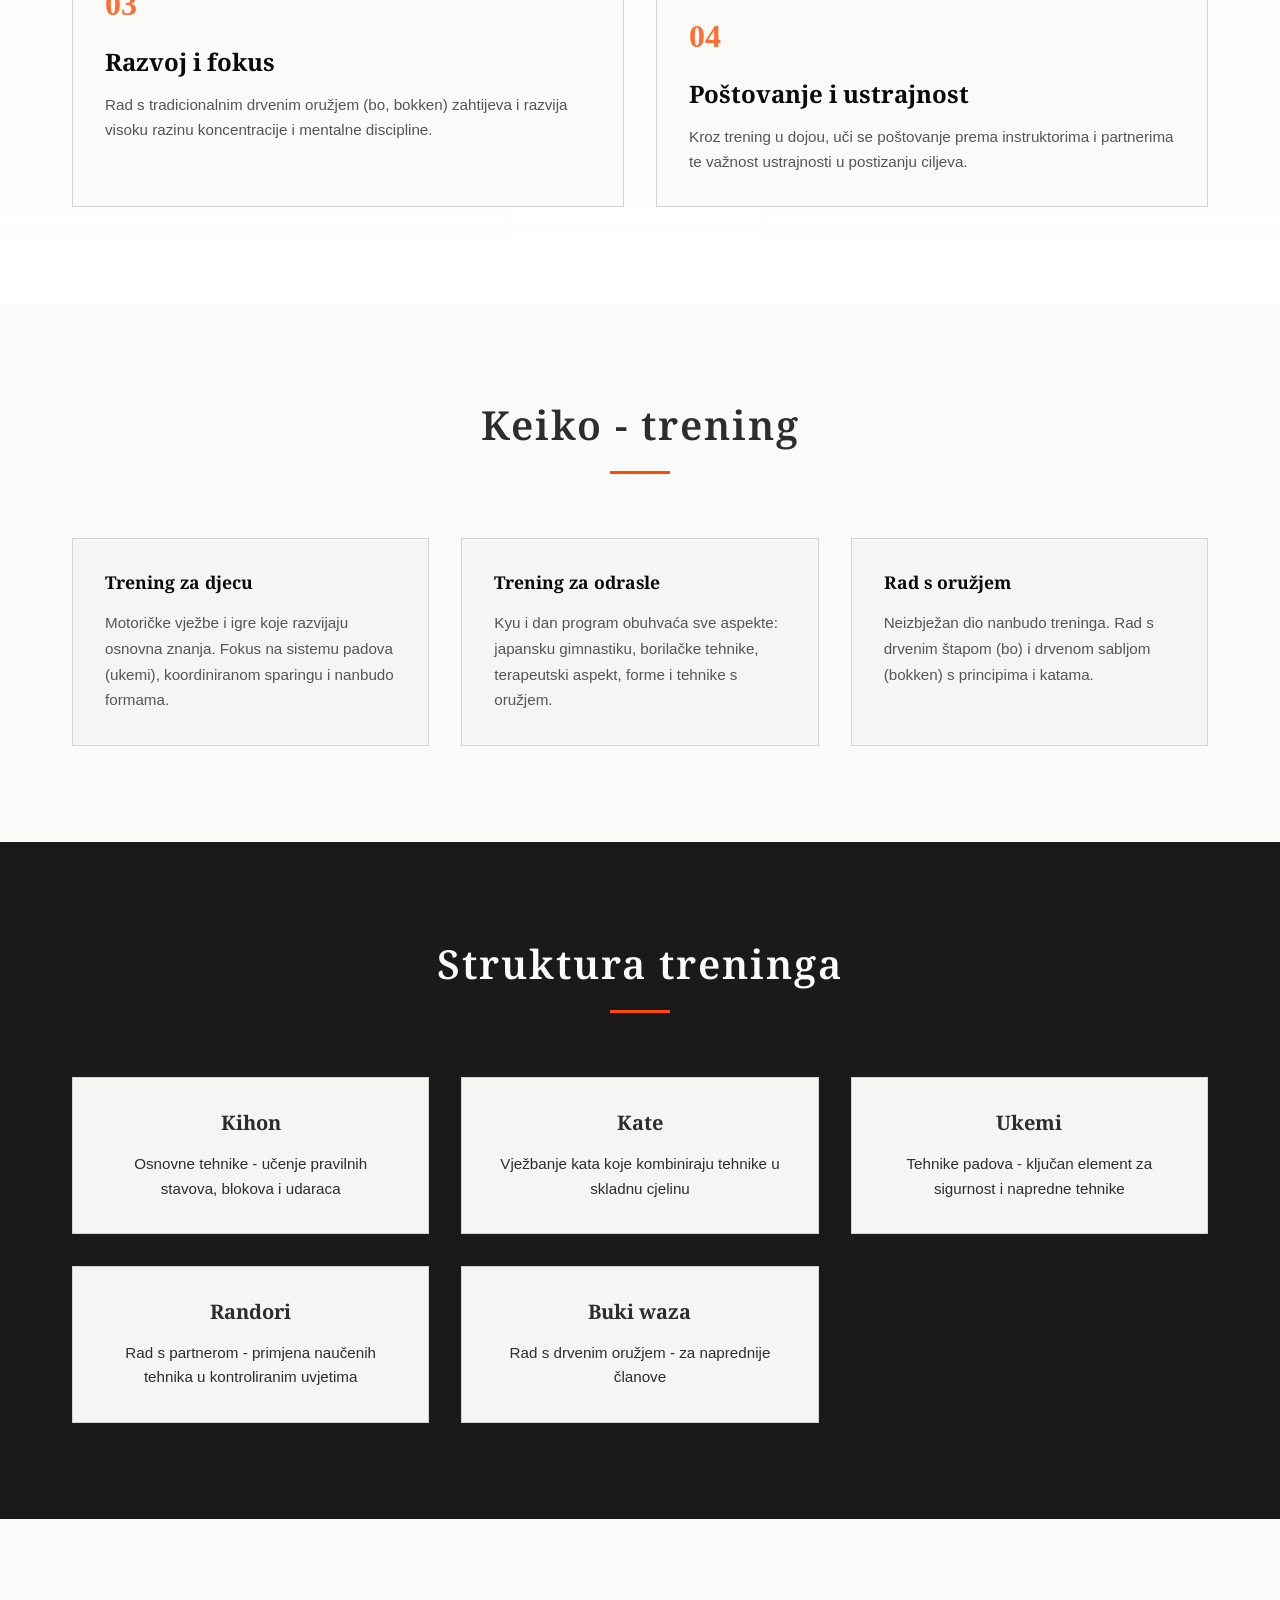
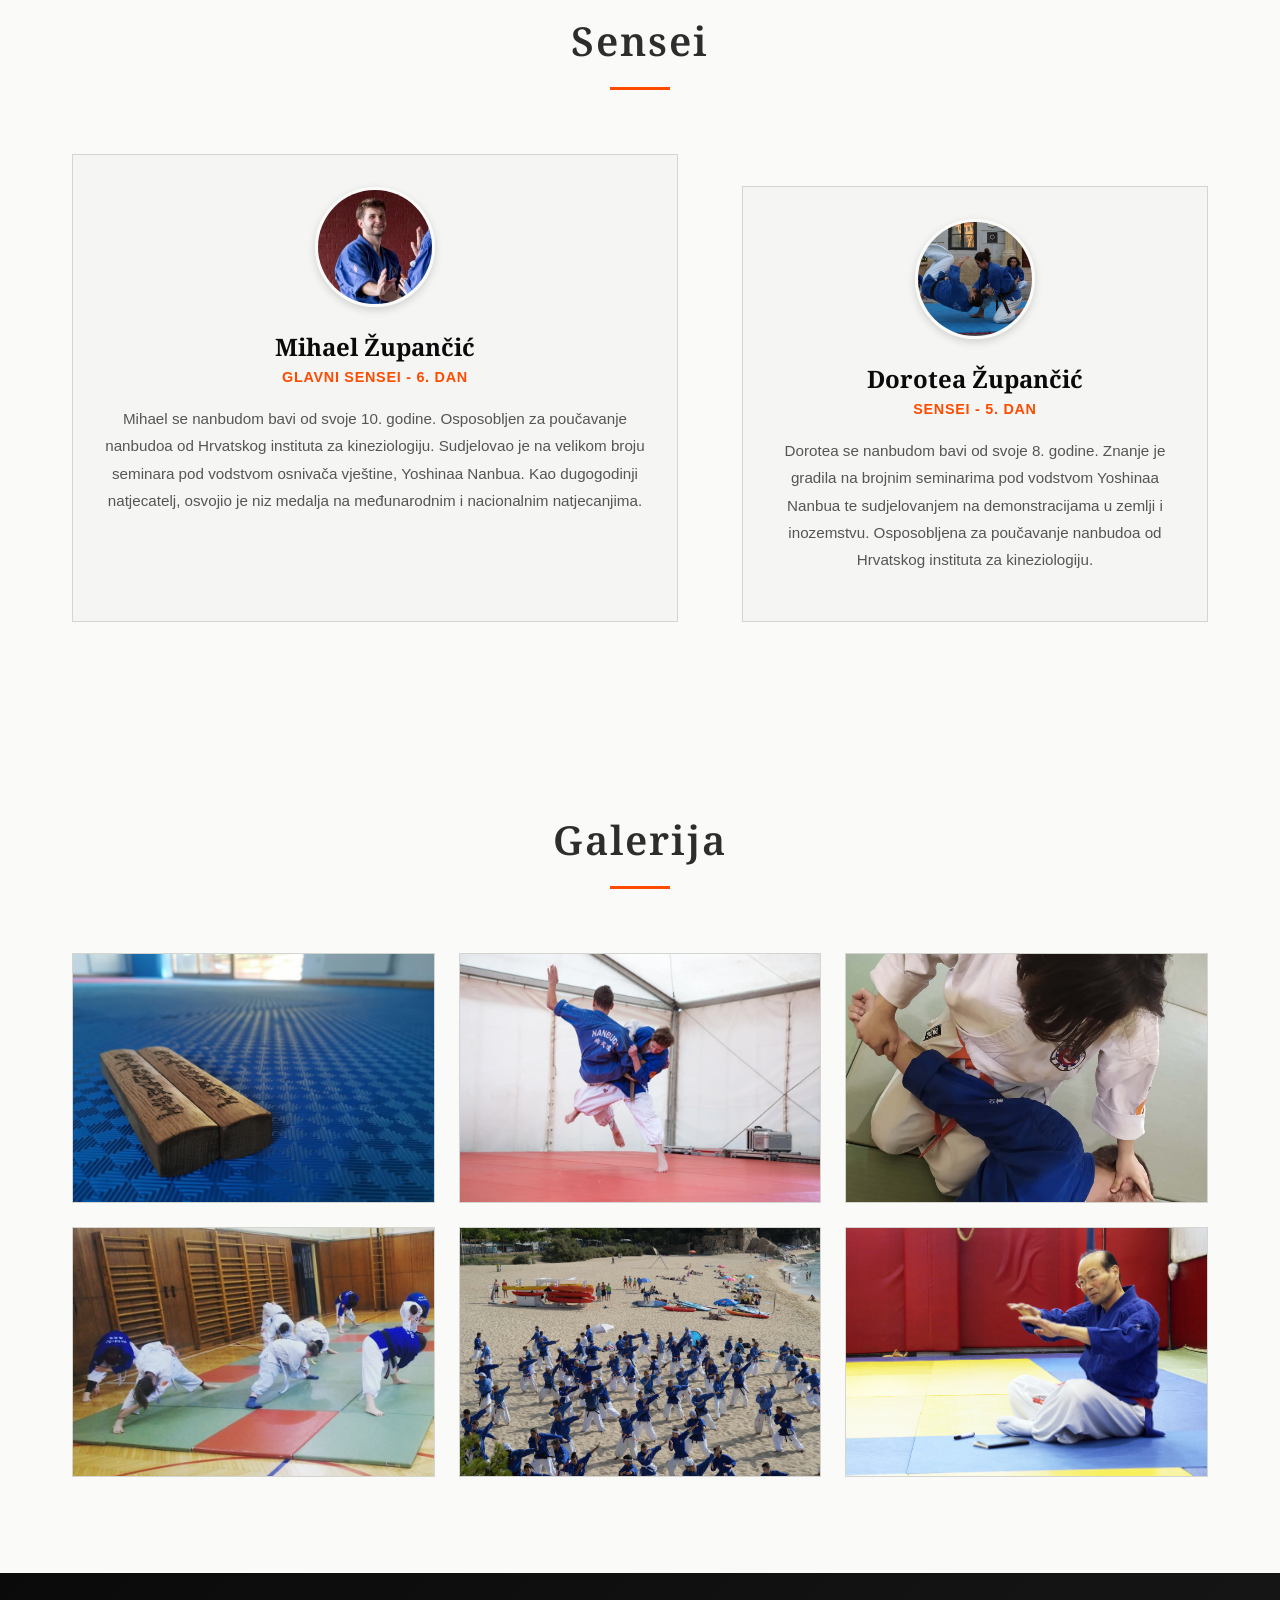
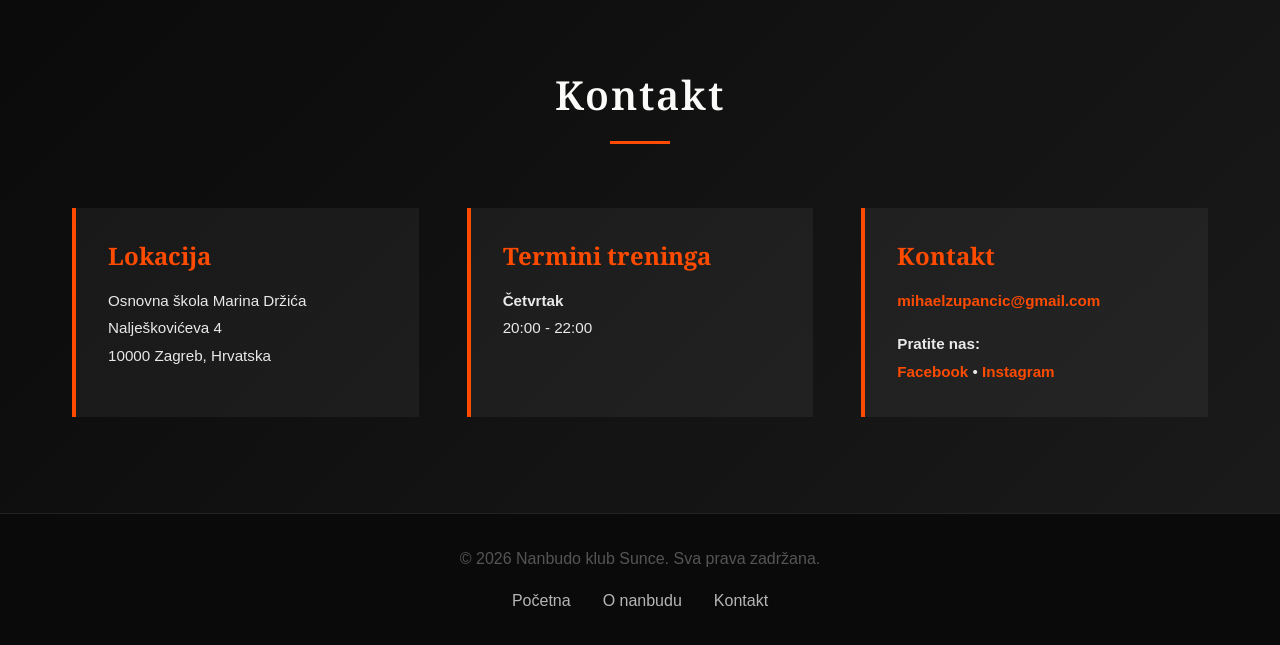
==== commit 6c7fe6b8: "Add 6th gallery image (doshu.jpg) from Heiwa dojo" ====
--- a/redesign/index.html
+++ b/redesign/index.html
@@ -202,6 +202,7 @@
                 <img src="images/gallery/mirta.jpg" alt="Demonstracija">
                 <img src="images/gallery/trening2.jpg" alt="Tim kluba">
                 <img src="images/gallery/seminar.jpeg" alt="Seminar">
+                <img src="images/gallery/doshu.jpg" alt="Doshu">
             </div>
         </div>
     </section>
